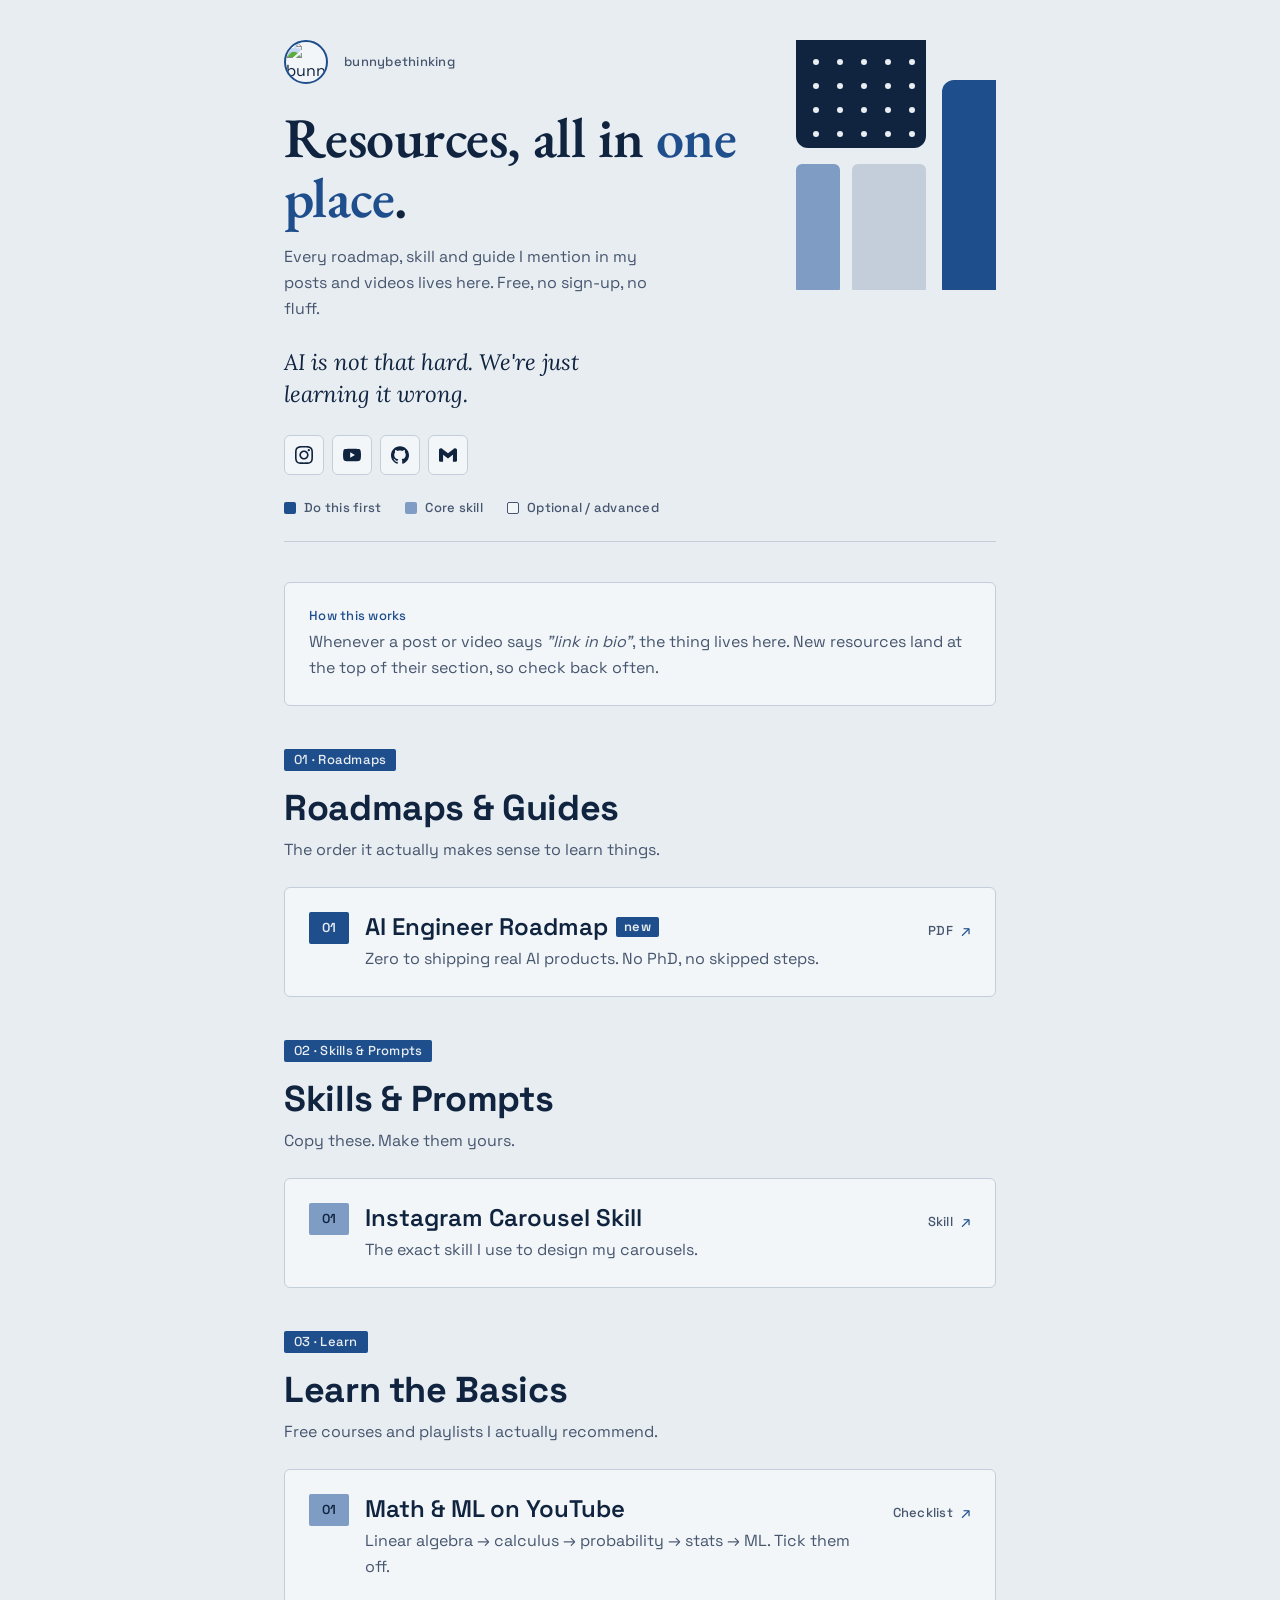
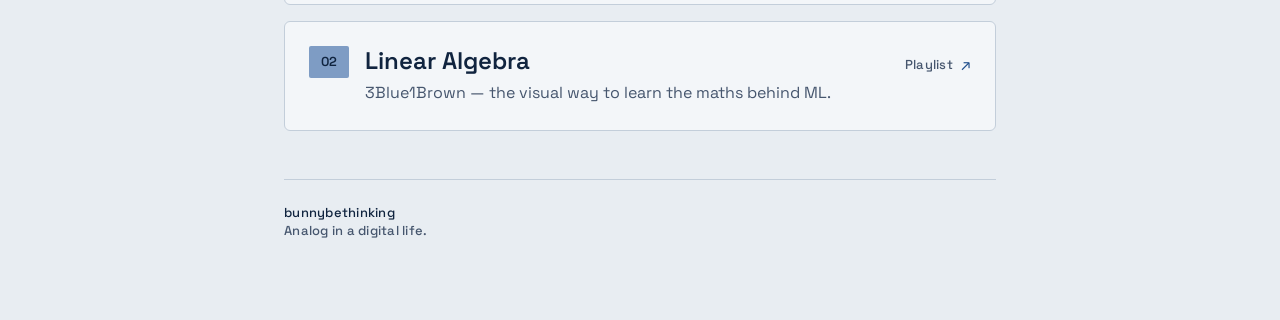
==== index.html @ f4d35545 "Restyle hub with Sage and Stone design system tokens Cool blueprint paper, navy ink, cobalt + mist; " ====
<!DOCTYPE html>
<html lang="en">
<head>
  <meta charset="UTF-8" />
  <meta name="viewport" content="width=device-width, initial-scale=1.0" />
  <meta name="theme-color" content="#E8EDF2" />

  <!-- SEO -->
  <title>@bunnybethinking — AI Resource Hub</title>
  <meta name="description" content="Every roadmap, skill and guide from @bunnybethinking in one place. AI is not that hard. We're just learning it wrong." />
  <meta name="author" content="@bunnybethinking" />

  <!-- Open Graph -->
  <meta property="og:type"        content="website" />
  <meta property="og:title"       content="@bunnybethinking — AI Resource Hub" />
  <meta property="og:description" content="Every roadmap, skill and guide from @bunnybethinking in one place." />
  <meta property="og:url"         content="https://pavankumarbalijepalli.github.io/bunnybethinking-resources/" />
  <meta property="og:image"       content="https://pavankumarbalijepalli.github.io/bunnybethinking-resources/avatar.jpg" />

  <!-- Twitter Card -->
  <meta name="twitter:card"        content="summary" />
  <meta name="twitter:title"       content="@bunnybethinking — AI Resource Hub" />
  <meta name="twitter:description" content="Every roadmap, skill and guide from @bunnybethinking in one place." />

  <!-- Favicon (SVG emoji) -->
  <link rel="icon" href="data:image/svg+xml,<svg xmlns='http://www.w3.org/2000/svg' viewBox='0 0 100 100'><text y='.9em' font-size='90'>🐇</text></svg>" />

  <link rel="preconnect" href="https://fonts.googleapis.com" />
  <link rel="preconnect" href="https://fonts.gstatic.com" crossorigin />
  <link rel="stylesheet" href="styles.css" />
</head>

<body>
  <div class="page">

    <!-- ══ HEADER ═══════════════════════════════════════════════ -->
    <header class="hero" id="hero">
      <!-- decorative: echoes the Sage and Stone cover -->
      <svg class="blocks" viewBox="0 0 200 250" aria-hidden="true">
        <rect class="b-ink"    x="0"   y="-12" width="130" height="120" rx="12"/>
        <rect class="b-cobalt" x="146" y="40"  width="80"  height="220" rx="12"/>
        <rect class="b-mist"   x="0"   y="124" width="44"  height="130" rx="6"/>
        <rect class="b-stone"  x="56"  y="124" width="74"  height="130" rx="6"/>
        <g class="b-dot">
          <circle cx="20" cy="22" r="3"/><circle cx="44" cy="22" r="3"/><circle cx="68" cy="22" r="3"/><circle cx="92" cy="22" r="3"/><circle cx="116" cy="22" r="3"/>
          <circle cx="20" cy="46" r="3"/><circle cx="44" cy="46" r="3"/><circle cx="68" cy="46" r="3"/><circle cx="92" cy="46" r="3"/><circle cx="116" cy="46" r="3"/>
          <circle cx="20" cy="70" r="3"/><circle cx="44" cy="70" r="3"/><circle cx="68" cy="70" r="3"/><circle cx="92" cy="70" r="3"/><circle cx="116" cy="70" r="3"/>
          <circle cx="20" cy="94" r="3"/><circle cx="44" cy="94" r="3"/><circle cx="68" cy="94" r="3"/><circle cx="92" cy="94" r="3"/><circle cx="116" cy="94" r="3"/>
        </g>
      </svg>

      <div class="hero-top">
        <img class="avatar" src="avatar.jpg" alt="bunnybethinking profile photo" width="44" height="44" />
        <p class="handle caption">bunnybethinking</p>
      </div>

      <h1 class="hero-title">Resources, all in <span class="accent">one place</span>.</h1>

      <p class="hero-sub">
        Every roadmap, skill and guide I mention in my posts and videos lives here.
        Free, no sign-up, no fluff.
      </p>

      <p class="pull-quote">AI is not that hard. We're just learning it wrong.</p>

      <nav class="social" aria-label="Social links">
        <a href="https://www.instagram.com/bunnybethinking/" target="_blank" rel="noopener noreferrer" aria-label="Instagram" title="Instagram">
          <svg viewBox="0 0 24 24" aria-hidden="true"><path d="M12 2.163c3.204 0 3.584.012 4.85.07 3.252.148 4.771 1.691 4.919 4.919.058 1.265.069 1.645.069 4.849 0 3.205-.012 3.584-.069 4.849-.149 3.225-1.664 4.771-4.919 4.919-1.266.058-1.644.07-4.85.07-3.204 0-3.584-.012-4.849-.07-3.26-.149-4.771-1.699-4.919-4.92-.058-1.265-.07-1.644-.07-4.849 0-3.204.013-3.583.07-4.849.149-3.227 1.664-4.771 4.919-4.919 1.266-.057 1.645-.069 4.849-.069zm0-2.163c-3.259 0-3.667.014-4.947.072-4.358.2-6.78 2.618-6.98 6.98-.059 1.281-.073 1.689-.073 4.948 0 3.259.014 3.668.072 4.948.2 4.358 2.618 6.78 6.98 6.98 1.281.058 1.689.072 4.948.072 3.259 0 3.668-.014 4.948-.072 4.354-.2 6.782-2.618 6.979-6.98.059-1.28.073-1.689.073-4.948 0-3.259-.014-3.667-.072-4.947-.196-4.354-2.617-6.78-6.979-6.98-1.281-.059-1.69-.073-4.949-.073zm0 5.838c-3.403 0-6.162 2.759-6.162 6.162s2.759 6.163 6.162 6.163 6.162-2.759 6.162-6.163c0-3.403-2.759-6.162-6.162-6.162zm0 10.162c-2.209 0-4-1.79-4-4 0-2.209 1.791-4 4-4s4 1.791 4 4c0 2.21-1.791 4-4 4zm6.406-11.845c-.796 0-1.441.645-1.441 1.44s.645 1.44 1.441 1.44c.795 0 1.439-.645 1.439-1.44s-.644-1.44-1.439-1.44z"/></svg>
        </a>
        <a href="https://www.youtube.com/@bunnybethinking" target="_blank" rel="noopener noreferrer" aria-label="YouTube" title="YouTube">
          <svg viewBox="0 0 24 24" aria-hidden="true"><path d="M23.495 6.205a3.007 3.007 0 0 0-2.088-2.088c-1.87-.501-9.396-.501-9.396-.501s-7.507-.01-9.396.501A3.007 3.007 0 0 0 .527 6.205a31.247 31.247 0 0 0-.522 5.805 31.247 31.247 0 0 0 .522 5.783 3.007 3.007 0 0 0 2.088 2.088c1.868.502 9.396.502 9.396.502s7.506 0 9.396-.502a3.007 3.007 0 0 0 2.088-2.088 31.247 31.247 0 0 0 .5-5.783 31.247 31.247 0 0 0-.5-5.805zM9.609 15.601V8.408l6.264 3.602z"/></svg>
        </a>
        <a href="https://github.com/pavankumarbalijepalli" target="_blank" rel="noopener noreferrer" aria-label="GitHub" title="GitHub">
          <svg viewBox="0 0 24 24" aria-hidden="true"><path d="M12 .297c-6.63 0-12 5.373-12 12 0 5.303 3.438 9.8 8.205 11.385.6.113.82-.258.82-.577 0-.285-.01-1.04-.015-2.04-3.338.724-4.042-1.61-4.042-1.61C4.422 18.07 3.633 17.7 3.633 17.7c-1.087-.744.084-.729.084-.729 1.205.084 1.838 1.236 1.838 1.236 1.07 1.835 2.809 1.305 3.495.998.108-.776.417-1.305.76-1.605-2.665-.3-5.466-1.332-5.466-5.93 0-1.31.465-2.38 1.235-3.22-.135-.303-.54-1.523.105-3.176 0 0 1.005-.322 3.3 1.23.96-.267 1.98-.399 3-.405 1.02.006 2.04.138 3 .405 2.28-1.552 3.285-1.23 3.285-1.23.645 1.653.24 2.873.12 3.176.765.84 1.23 1.91 1.23 3.22 0 4.61-2.805 5.625-5.475 5.92.42.36.81 1.096.81 2.22 0 1.606-.015 2.896-.015 3.286 0 .315.21.69.825.57C20.565 22.092 24 17.592 24 12.297c0-6.627-5.373-12-12-12"/></svg>
        </a>
        <a href="mailto:bunnybethinking@gmail.com" aria-label="Email" title="Email">
          <svg viewBox="0 0 24 24" aria-hidden="true"><path d="M24 5.457v13.909c0 .904-.732 1.636-1.636 1.636h-3.819V11.73L12 16.64l-6.545-4.91v9.273H1.636A1.636 1.636 0 0 1 0 19.366V5.457c0-2.023 2.309-3.178 3.927-1.964L5.455 4.64 12 9.548l6.545-4.908 1.528-1.145C21.69 2.28 24 3.434 24 5.457z"/></svg>
        </a>
      </nav>

      <div class="legend caption" role="list" aria-label="What the number colours mean">
        <span role="listitem"><i class="swatch first"></i>Do this first</span>
        <span role="listitem"><i class="swatch core"></i>Core skill</span>
        <span role="listitem"><i class="swatch optional"></i>Optional / advanced</span>
      </div>

      <div class="rule" aria-hidden="true"></div>
    </header>

    <!-- ══ CALLOUT ══════════════════════════════════════════════ -->
    <aside class="callout" aria-label="How this hub works">
      <p class="callout-label caption">How this works</p>
      <p>
        Whenever a post or video says <em>"link in bio"</em>, the thing lives here.
        New resources land at the top of their section, so check back often.
      </p>
    </aside>

    <!-- ══ FIND ═════════════════════════════════════════════════ -->
    <div class="finder" id="finder" hidden>
      <label class="search" for="search">
        <svg class="search-icon" viewBox="0 0 24 24" aria-hidden="true"><circle cx="11" cy="11" r="7"/><path d="M20 20l-3.5-3.5"/></svg>
        <input id="search" type="search" placeholder="Search resources" autocomplete="off" spellcheck="false" />
      </label>
      <div class="chips" id="chips" role="group" aria-label="Filter by section"></div>
    </div>

    <!-- ══ SECTIONS (rendered by script.js from resources.js) ═══ -->
    <main id="sections" aria-live="polite"></main>

    <p class="empty" id="empty" hidden>Nothing matches that. Try another word.</p>

    <noscript>
      <p class="empty">This hub needs JavaScript to list the resources. Find everything on
        <a href="https://github.com/pavankumarbalijepalli/bunnybethinking-resources/tree/main/assets">GitHub</a>.</p>
    </noscript>

    <!-- ══ FOOTER ═══════════════════════════════════════════════ -->
    <footer class="footer">
      <div class="rule" aria-hidden="true"></div>
      <p class="footer-handle caption">bunnybethinking</p>
      <p class="footer-tag caption">Analog in a digital life.</p>
    </footer>

  </div>

  <script src="resources.js"></script>
  <script src="script.js"></script>
</body>
</html>
---- styles.css ----
/* ============================================================
   bunnybethinking Resource Hub — Styles
   Built from the "Sage and Stone" design system tokens:
   cool blueprint paper, deep navy ink, cobalt + mist.
   One light theme · hairline borders, no shadows · mono = code only.
   ============================================================ */

@import url('https://fonts.googleapis.com/css2?family=EB+Garamond:wght@600&family=Lora:ital,wght@1,400&family=Space+Grotesk:wght@400;500;600;700&display=swap');

/* ── Design Tokens (mirrors project/tokens.json) ──────────── */
:root {
  --bg:          #E8EDF2;
  --surface-alt: #F3F6F9;
  --ink:         #10243F;
  --ink-muted:   #46566E;
  --cobalt:      #1F4E8C;
  --mist:        #7E9CC4;
  --border:      #C3CEDA;

  --font-display: "Apple Garamond", "EB Garamond", Garamond, Georgia, serif;
  --font-sans:    "Space Grotesk", system-ui, sans-serif;
  --font-serif:   Lora, "Source Serif 4", Georgia, serif;

  --space-1: 8px;
  --space-2: 16px;
  --space-3: 24px;
  --space-4: 40px;

  --radius-sm: 2px;
  --radius-md: 6px;
  --radius-lg: 12px;

  --ease: 0.18s ease;
}

/* ── Reset & Base ─────────────────────────────────────────── */
*, *::before, *::after { box-sizing: border-box; margin: 0; padding: 0; }

html { -webkit-text-size-adjust: 100%; }

body {
  background: var(--bg);
  color: var(--ink);
  font-family: var(--font-sans);
  font-size: 16px;
  line-height: 26px;
  font-weight: 400;
  min-height: 100vh;
  -webkit-font-smoothing: antialiased;
}

a { color: inherit; }
[hidden] { display: none !important; }

:focus-visible {
  outline: 2px solid var(--cobalt);
  outline-offset: 3px;
}

.accent { color: var(--cobalt); }

/* ── Layout ───────────────────────────────────────────────── */
.page {
  max-width: 760px;
  margin: 0 auto;
  padding: var(--space-4) var(--space-3) calc(var(--space-4) * 2);
}

/* ── Hero ─────────────────────────────────────────────────── */
.hero { position: relative; margin-bottom: var(--space-4); }

.hero-top {
  display: flex;
  align-items: center;
  gap: var(--space-2);
  margin-bottom: var(--space-3);
}

.avatar {
  width: 44px;
  height: 44px;
  border-radius: 50%;
  object-fit: cover;
  border: 2px solid var(--cobalt);
  background: var(--surface-alt);
}

/* caption: labels, handles, metadata */
.caption {
  font-size: 13px;
  line-height: 18px;
  font-weight: 500;
  letter-spacing: 0.02em;
}

.handle { color: var(--ink-muted); }

.hero-title {
  font-family: var(--font-display);
  font-size: clamp(2.5rem, 8vw, 3.5rem);
  font-weight: 600;
  line-height: 1.07;
  letter-spacing: -0.01em;
  max-width: 11em;
  margin-bottom: var(--space-2);
}

.hero-sub {
  max-width: 30em;
  color: var(--ink-muted);
  margin-bottom: var(--space-3);
}

.pull-quote {
  font-family: var(--font-serif);
  font-style: italic;
  font-size: 1.4rem;
  line-height: 1.45;
  max-width: 22em;
  margin-bottom: var(--space-3);
}

/* Decorative cover blocks (echo the system's cover) */
.blocks {
  display: none;
  position: absolute;
  top: 0;
  right: 0;
  width: 200px;
  height: 250px;
}
.blocks .b-ink    { fill: var(--ink); }
.blocks .b-cobalt { fill: var(--cobalt); }
.blocks .b-mist   { fill: var(--mist); }
.blocks .b-stone  { fill: var(--border); }
.blocks .b-dot    { fill: var(--bg); }

@media (min-width: 720px) {
  .blocks { display: block; }
  /* keep the text column clear of the blocks */
  .hero-title { max-width: 8.5em; }
  .hero-sub   { max-width: 24em; }
  .pull-quote { max-width: 16em; }
}

/* Social */
.social {
  display: flex;
  gap: var(--space-1);
  margin-bottom: var(--space-3);
}

.social a {
  display: grid;
  place-items: center;
  width: 40px;
  height: 40px;
  border-radius: var(--radius-md);
  background: var(--surface-alt);
  border: 1px solid var(--border);
  color: var(--ink);
  transition: border-color var(--ease), color var(--ease);
}

.social a:hover { border-color: var(--cobalt); color: var(--cobalt); }
.social svg { width: 18px; height: 18px; fill: currentColor; }

/* Legend — same three states as the card number boxes */
.legend {
  display: flex;
  flex-wrap: wrap;
  gap: var(--space-1) var(--space-3);
  color: var(--ink-muted);
  margin-bottom: var(--space-3);
}

.legend span { display: inline-flex; align-items: center; gap: var(--space-1); }

.swatch {
  display: inline-block;
  width: 12px;
  height: 12px;
  border-radius: var(--radius-sm);
}
.swatch.first    { background: var(--cobalt); }
.swatch.core     { background: var(--mist); }
.swatch.optional { background: var(--surface-alt); border: 1px solid var(--ink-muted); }

.rule { height: 1px; background: var(--border); }

/* ── Callout ──────────────────────────────────────────────── */
.callout {
  margin-bottom: var(--space-4);
  padding: var(--space-3);
  background: var(--surface-alt);
  border: 1px solid var(--border);
  border-radius: var(--radius-md);
  color: var(--ink-muted);
}

.callout-label { color: var(--cobalt); margin-bottom: 4px; }

/* ── Finder (search + chips) ──────────────────────────────── */
.finder { margin-bottom: var(--space-4); }

.search {
  display: flex;
  align-items: center;
  gap: var(--space-1);
  padding: 0 var(--space-2);
  background: var(--surface-alt);
  border: 1px solid var(--ink-muted);
  border-radius: var(--radius-md);
  margin-bottom: var(--space-2);
}
.search:focus-within { border-color: var(--cobalt); outline: 2px solid var(--cobalt); outline-offset: 2px; }

.search-icon { width: 16px; height: 16px; fill: none; stroke: var(--ink-muted); stroke-width: 2; flex-shrink: 0; }

.search input {
  flex: 1;
  min-width: 0;
  padding: 12px 0;
  background: none;
  border: 0;
  outline: 0;
  color: var(--ink);
  font-family: var(--font-sans);
  font-size: 16px;
}
.search input::placeholder { color: var(--ink-muted); }

.chips { display: flex; flex-wrap: wrap; gap: var(--space-1); }

.chip {
  padding: 4px 12px;
  background: transparent;
  border: 1px solid var(--ink-muted);
  border-radius: var(--radius-sm);
  color: var(--ink);
  font-family: var(--font-sans);
  font-size: 13px;
  line-height: 18px;
  font-weight: 500;
  letter-spacing: 0.02em;
  cursor: pointer;
  transition: background var(--ease), color var(--ease), border-color var(--ease);
}
.chip:hover { border-color: var(--cobalt); color: var(--cobalt); }
.chip[aria-pressed="true"] {
  background: var(--cobalt);
  border-color: var(--cobalt);
  color: var(--bg);
}

/* ── Sections ─────────────────────────────────────────────── */
.section { margin-bottom: var(--space-4); }

.tag {
  display: inline-block;
  padding: 2px 10px;
  background: var(--cobalt);
  color: var(--bg);
  border-radius: var(--radius-sm);
  margin-bottom: var(--space-2);
}

.section-title {
  font-size: 36px;
  line-height: 42px;
  font-weight: 700;
  letter-spacing: -0.01em;
  margin-bottom: var(--space-1);
}

.section-blurb {
  color: var(--ink-muted);
  margin-bottom: var(--space-3);
}

/* ── Cards ────────────────────────────────────────────────── */
.cards { display: flex; flex-direction: column; gap: var(--space-2); }

.card {
  display: flex;
  align-items: flex-start;
  gap: var(--space-2);
  padding: var(--space-3);
  background: var(--surface-alt);
  border: 1px solid var(--border);
  border-radius: var(--radius-md);
  text-decoration: none;
  transition: border-color var(--ease);
}

.card:hover { border-color: var(--cobalt); }

/* number box — its fill carries the state: first / core / optional */
.card-num {
  flex-shrink: 0;
  display: grid;
  place-items: center;
  width: 40px;
  height: 32px;
  border-radius: var(--radius-sm);
  background: var(--cobalt);
  color: var(--bg);
  font-size: 13px;
  font-weight: 600;
  letter-spacing: 0.02em;
}
.accent-core .card-num     { background: var(--mist); color: var(--ink); }
.accent-optional .card-num { background: var(--bg); color: var(--ink-muted); border: 1px solid var(--ink-muted); }

.card-body { flex: 1; min-width: 0; }

.card-title-row {
  display: flex;
  flex-wrap: wrap;
  align-items: center;
  gap: 4px var(--space-1);
}

.card-title {
  font-size: 24px;
  line-height: 30px;
  font-weight: 600;
  color: var(--ink);
}

.card-desc {
  margin-top: 4px;
  color: var(--ink-muted);
}

.badge {
  padding: 0 8px;
  background: var(--cobalt);
  color: var(--bg);
  border-radius: var(--radius-sm);
  font-size: 13px;
  line-height: 20px;
  font-weight: 600;
  letter-spacing: 0.02em;
}

.card-meta {
  flex-shrink: 0;
  display: flex;
  align-items: center;
  gap: var(--space-1);
  padding-top: 6px;
  color: var(--ink-muted);
}

.card-arrow { color: var(--cobalt); transition: transform var(--ease); }
.card:hover .card-arrow { transform: translate(2px, -2px); }

/* ── Empty state ──────────────────────────────────────────── */
.empty {
  font-family: var(--font-serif);
  font-style: italic;
  color: var(--ink-muted);
  margin-bottom: var(--space-4);
}
.empty a { color: var(--cobalt); }

/* ── Footer ───────────────────────────────────────────────── */
.footer { padding-top: var(--space-1); }
.footer .rule { margin-bottom: var(--space-3); }
.footer-handle { color: var(--ink); }
.footer-tag { color: var(--ink-muted); }

/* ── Responsive ───────────────────────────────────────────── */
@media (max-width: 520px) {
  .page { padding: var(--space-3) var(--space-2) var(--space-4); }
  .section-title { font-size: 28px; line-height: 34px; }
  .card { flex-wrap: wrap; gap: var(--space-1) var(--space-2); padding: var(--space-2); }
  .card-title { font-size: 20px; line-height: 26px; }
  .card-meta { width: 100%; justify-content: space-between; padding: 0 0 0 56px; }
}

@media (prefers-reduced-motion: reduce) {
  *, *::before, *::after { transition: none !important; }
}
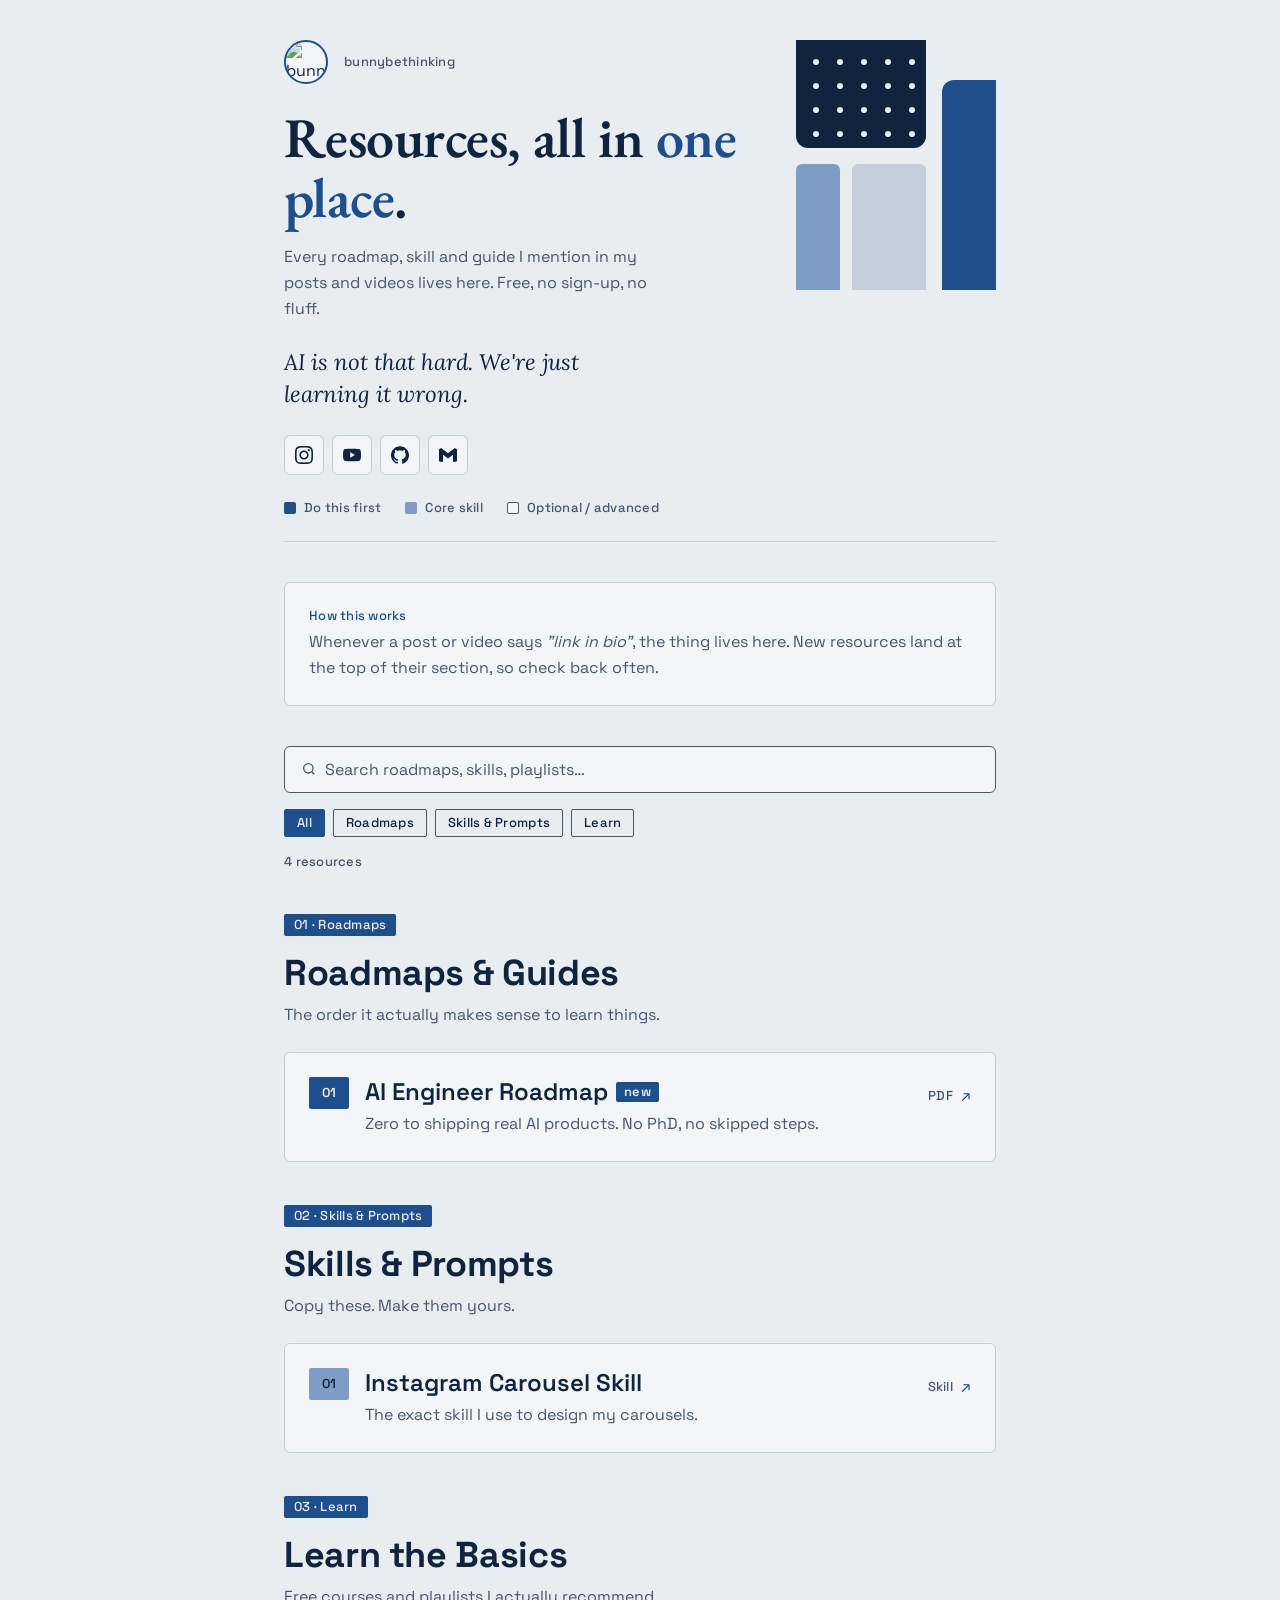
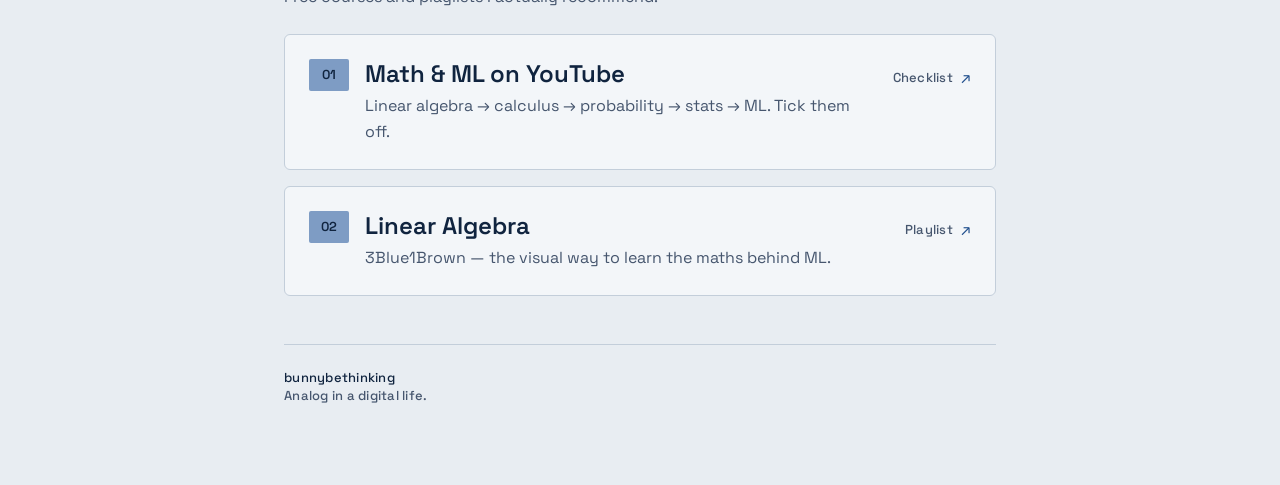
==== commit 58f1f021: "Load sections from data/*.json and make resources searchable Each section is its own JSON file liste" ====
--- a/index.html
+++ b/index.html
@@ -100,12 +100,13 @@
     <div class="finder" id="finder" hidden>
       <label class="search" for="search">
         <svg class="search-icon" viewBox="0 0 24 24" aria-hidden="true"><circle cx="11" cy="11" r="7"/><path d="M20 20l-3.5-3.5"/></svg>
-        <input id="search" type="search" placeholder="Search resources" autocomplete="off" spellcheck="false" />
+        <input id="search" type="search" placeholder="Search roadmaps, skills, playlists…" autocomplete="off" spellcheck="false" />
       </label>
       <div class="chips" id="chips" role="group" aria-label="Filter by section"></div>
+      <p class="status caption" id="status" role="status" aria-live="polite"></p>
     </div>
 
-    <!-- ══ SECTIONS (rendered by script.js from resources.js) ═══ -->
+    <!-- ══ SECTIONS (rendered by script.js from data/*.json) ═══ -->
     <main id="sections" aria-live="polite"></main>
 
     <p class="empty" id="empty" hidden>Nothing matches that. Try another word.</p>
@@ -124,7 +125,6 @@
 
   </div>
 
-  <script src="resources.js"></script>
-  <script src="script.js"></script>
+    <script src="script.js"></script>
 </body>
 </html>
--- a/styles.css
+++ b/styles.css
@@ -253,6 +253,17 @@
   color: var(--bg);
 }
 
+.status { color: var(--ink-muted); margin-top: var(--space-2); }
+
+.notice {
+  margin-bottom: var(--space-3);
+  padding: var(--space-2) var(--space-3);
+  background: var(--surface-alt);
+  border: 1px solid var(--ink-muted);
+  border-radius: var(--radius-md);
+  color: var(--ink);
+}
+
 /* ── Sections ─────────────────────────────────────────────── */
 .section { margin-bottom: var(--space-4); }
 
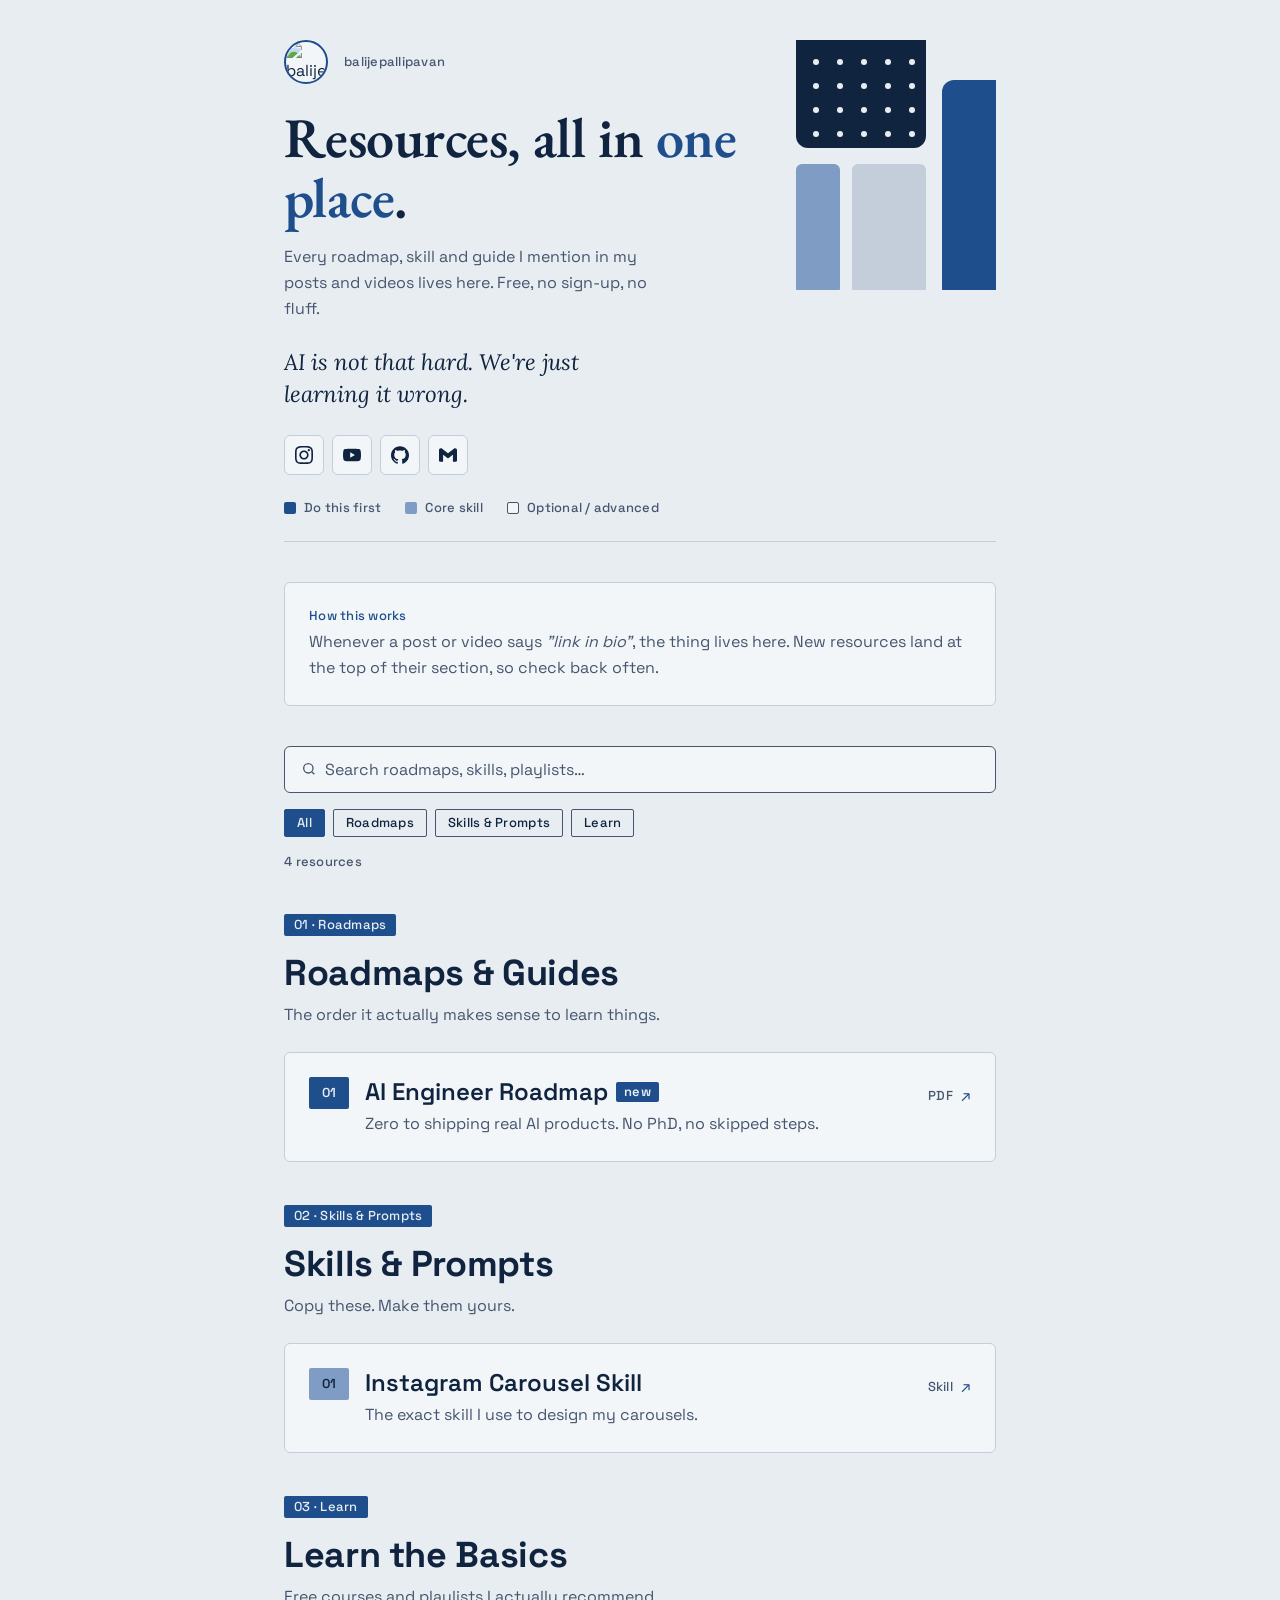
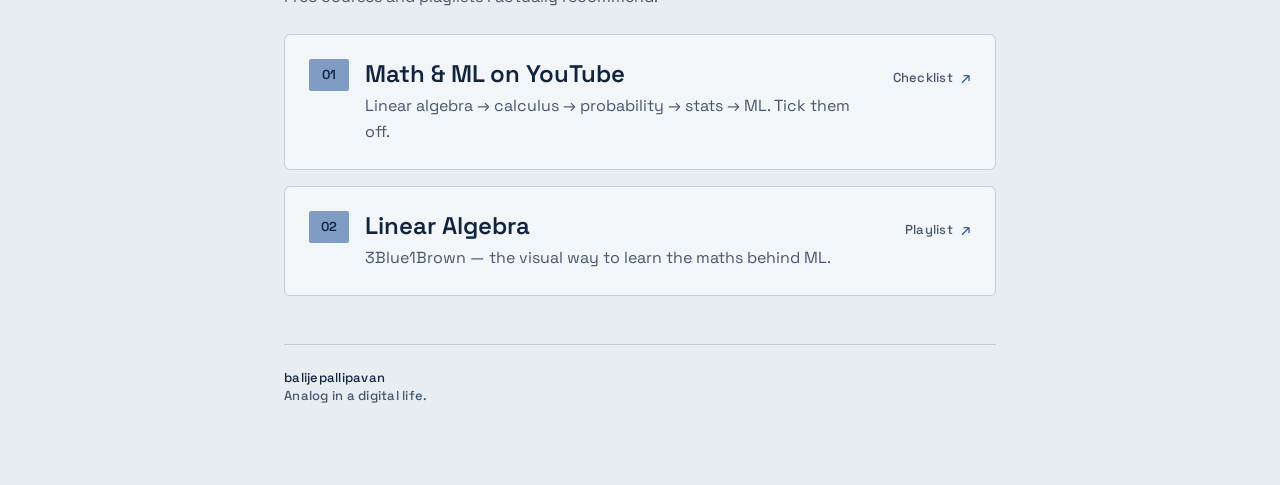
==== commit b9faee16: "Rename bunnybethinking to balijepallipavan everywhere Handle, titles, meta tags, README, alt text, c" ====
--- a/index.html
+++ b/index.html
@@ -6,21 +6,21 @@
   <meta name="theme-color" content="#E8EDF2" />
 
   <!-- SEO -->
-  <title>@bunnybethinking — AI Resource Hub</title>
-  <meta name="description" content="Every roadmap, skill and guide from @bunnybethinking in one place. AI is not that hard. We're just learning it wrong." />
-  <meta name="author" content="@bunnybethinking" />
+  <title>@balijepallipavan — AI Resource Hub</title>
+  <meta name="description" content="Every roadmap, skill and guide from @balijepallipavan in one place. AI is not that hard. We're just learning it wrong." />
+  <meta name="author" content="@balijepallipavan" />
 
   <!-- Open Graph -->
   <meta property="og:type"        content="website" />
-  <meta property="og:title"       content="@bunnybethinking — AI Resource Hub" />
-  <meta property="og:description" content="Every roadmap, skill and guide from @bunnybethinking in one place." />
-  <meta property="og:url"         content="https://pavankumarbalijepalli.github.io/bunnybethinking-resources/" />
-  <meta property="og:image"       content="https://pavankumarbalijepalli.github.io/bunnybethinking-resources/avatar.jpg" />
+  <meta property="og:title"       content="@balijepallipavan — AI Resource Hub" />
+  <meta property="og:description" content="Every roadmap, skill and guide from @balijepallipavan in one place." />
+  <meta property="og:url"         content="https://pavankumarbalijepalli.github.io/balijepallipavan-resources/" />
+  <meta property="og:image"       content="https://pavankumarbalijepalli.github.io/balijepallipavan-resources/avatar.jpg" />
 
   <!-- Twitter Card -->
   <meta name="twitter:card"        content="summary" />
-  <meta name="twitter:title"       content="@bunnybethinking — AI Resource Hub" />
-  <meta name="twitter:description" content="Every roadmap, skill and guide from @bunnybethinking in one place." />
+  <meta name="twitter:title"       content="@balijepallipavan — AI Resource Hub" />
+  <meta name="twitter:description" content="Every roadmap, skill and guide from @balijepallipavan in one place." />
 
   <!-- Favicon (SVG emoji) -->
   <link rel="icon" href="data:image/svg+xml,<svg xmlns='http://www.w3.org/2000/svg' viewBox='0 0 100 100'><text y='.9em' font-size='90'>🐇</text></svg>" />
@@ -50,8 +50,8 @@
       </svg>
 
       <div class="hero-top">
-        <img class="avatar" src="avatar.jpg" alt="bunnybethinking profile photo" width="44" height="44" />
-        <p class="handle caption">bunnybethinking</p>
+        <img class="avatar" src="avatar.jpg" alt="balijepallipavan profile photo" width="44" height="44" />
+        <p class="handle caption">balijepallipavan</p>
       </div>
 
       <h1 class="hero-title">Resources, all in <span class="accent">one place</span>.</h1>
@@ -64,16 +64,16 @@
       <p class="pull-quote">AI is not that hard. We're just learning it wrong.</p>
 
       <nav class="social" aria-label="Social links">
-        <a href="https://www.instagram.com/bunnybethinking/" target="_blank" rel="noopener noreferrer" aria-label="Instagram" title="Instagram">
+        <a href="https://www.instagram.com/balijepallipavan/" target="_blank" rel="noopener noreferrer" aria-label="Instagram" title="Instagram">
           <svg viewBox="0 0 24 24" aria-hidden="true"><path d="M12 2.163c3.204 0 3.584.012 4.85.07 3.252.148 4.771 1.691 4.919 4.919.058 1.265.069 1.645.069 4.849 0 3.205-.012 3.584-.069 4.849-.149 3.225-1.664 4.771-4.919 4.919-1.266.058-1.644.07-4.85.07-3.204 0-3.584-.012-4.849-.07-3.26-.149-4.771-1.699-4.919-4.92-.058-1.265-.07-1.644-.07-4.849 0-3.204.013-3.583.07-4.849.149-3.227 1.664-4.771 4.919-4.919 1.266-.057 1.645-.069 4.849-.069zm0-2.163c-3.259 0-3.667.014-4.947.072-4.358.2-6.78 2.618-6.98 6.98-.059 1.281-.073 1.689-.073 4.948 0 3.259.014 3.668.072 4.948.2 4.358 2.618 6.78 6.98 6.98 1.281.058 1.689.072 4.948.072 3.259 0 3.668-.014 4.948-.072 4.354-.2 6.782-2.618 6.979-6.98.059-1.28.073-1.689.073-4.948 0-3.259-.014-3.667-.072-4.947-.196-4.354-2.617-6.78-6.979-6.98-1.281-.059-1.69-.073-4.949-.073zm0 5.838c-3.403 0-6.162 2.759-6.162 6.162s2.759 6.163 6.162 6.163 6.162-2.759 6.162-6.163c0-3.403-2.759-6.162-6.162-6.162zm0 10.162c-2.209 0-4-1.79-4-4 0-2.209 1.791-4 4-4s4 1.791 4 4c0 2.21-1.791 4-4 4zm6.406-11.845c-.796 0-1.441.645-1.441 1.44s.645 1.44 1.441 1.44c.795 0 1.439-.645 1.439-1.44s-.644-1.44-1.439-1.44z"/></svg>
         </a>
-        <a href="https://www.youtube.com/@bunnybethinking" target="_blank" rel="noopener noreferrer" aria-label="YouTube" title="YouTube">
+        <a href="https://www.youtube.com/@balijepallipavan" target="_blank" rel="noopener noreferrer" aria-label="YouTube" title="YouTube">
           <svg viewBox="0 0 24 24" aria-hidden="true"><path d="M23.495 6.205a3.007 3.007 0 0 0-2.088-2.088c-1.87-.501-9.396-.501-9.396-.501s-7.507-.01-9.396.501A3.007 3.007 0 0 0 .527 6.205a31.247 31.247 0 0 0-.522 5.805 31.247 31.247 0 0 0 .522 5.783 3.007 3.007 0 0 0 2.088 2.088c1.868.502 9.396.502 9.396.502s7.506 0 9.396-.502a3.007 3.007 0 0 0 2.088-2.088 31.247 31.247 0 0 0 .5-5.783 31.247 31.247 0 0 0-.5-5.805zM9.609 15.601V8.408l6.264 3.602z"/></svg>
         </a>
         <a href="https://github.com/pavankumarbalijepalli" target="_blank" rel="noopener noreferrer" aria-label="GitHub" title="GitHub">
           <svg viewBox="0 0 24 24" aria-hidden="true"><path d="M12 .297c-6.63 0-12 5.373-12 12 0 5.303 3.438 9.8 8.205 11.385.6.113.82-.258.82-.577 0-.285-.01-1.04-.015-2.04-3.338.724-4.042-1.61-4.042-1.61C4.422 18.07 3.633 17.7 3.633 17.7c-1.087-.744.084-.729.084-.729 1.205.084 1.838 1.236 1.838 1.236 1.07 1.835 2.809 1.305 3.495.998.108-.776.417-1.305.76-1.605-2.665-.3-5.466-1.332-5.466-5.93 0-1.31.465-2.38 1.235-3.22-.135-.303-.54-1.523.105-3.176 0 0 1.005-.322 3.3 1.23.96-.267 1.98-.399 3-.405 1.02.006 2.04.138 3 .405 2.28-1.552 3.285-1.23 3.285-1.23.645 1.653.24 2.873.12 3.176.765.84 1.23 1.91 1.23 3.22 0 4.61-2.805 5.625-5.475 5.92.42.36.81 1.096.81 2.22 0 1.606-.015 2.896-.015 3.286 0 .315.21.69.825.57C20.565 22.092 24 17.592 24 12.297c0-6.627-5.373-12-12-12"/></svg>
         </a>
-        <a href="mailto:bunnybethinking@gmail.com" aria-label="Email" title="Email">
+        <a href="mailto:balijepallipavan@gmail.com" aria-label="Email" title="Email">
           <svg viewBox="0 0 24 24" aria-hidden="true"><path d="M24 5.457v13.909c0 .904-.732 1.636-1.636 1.636h-3.819V11.73L12 16.64l-6.545-4.91v9.273H1.636A1.636 1.636 0 0 1 0 19.366V5.457c0-2.023 2.309-3.178 3.927-1.964L5.455 4.64 12 9.548l6.545-4.908 1.528-1.145C21.69 2.28 24 3.434 24 5.457z"/></svg>
         </a>
       </nav>
@@ -113,13 +113,13 @@
 
     <noscript>
       <p class="empty">This hub needs JavaScript to list the resources. Find everything on
-        <a href="https://github.com/pavankumarbalijepalli/bunnybethinking-resources/tree/main/assets">GitHub</a>.</p>
+        <a href="https://github.com/pavankumarbalijepalli/balijepallipavan-resources/tree/main/assets">GitHub</a>.</p>
     </noscript>
 
     <!-- ══ FOOTER ═══════════════════════════════════════════════ -->
     <footer class="footer">
       <div class="rule" aria-hidden="true"></div>
-      <p class="footer-handle caption">bunnybethinking</p>
+      <p class="footer-handle caption">balijepallipavan</p>
       <p class="footer-tag caption">Analog in a digital life.</p>
     </footer>
 
--- a/styles.css
+++ b/styles.css
@@ -1,5 +1,5 @@
 /* ============================================================
-   bunnybethinking Resource Hub — Styles
+   balijepallipavan Resource Hub — Styles
    Built from the "Sage and Stone" design system tokens:
    cool blueprint paper, deep navy ink, cobalt + mist.
    One light theme · hairline borders, no shadows · mono = code only.
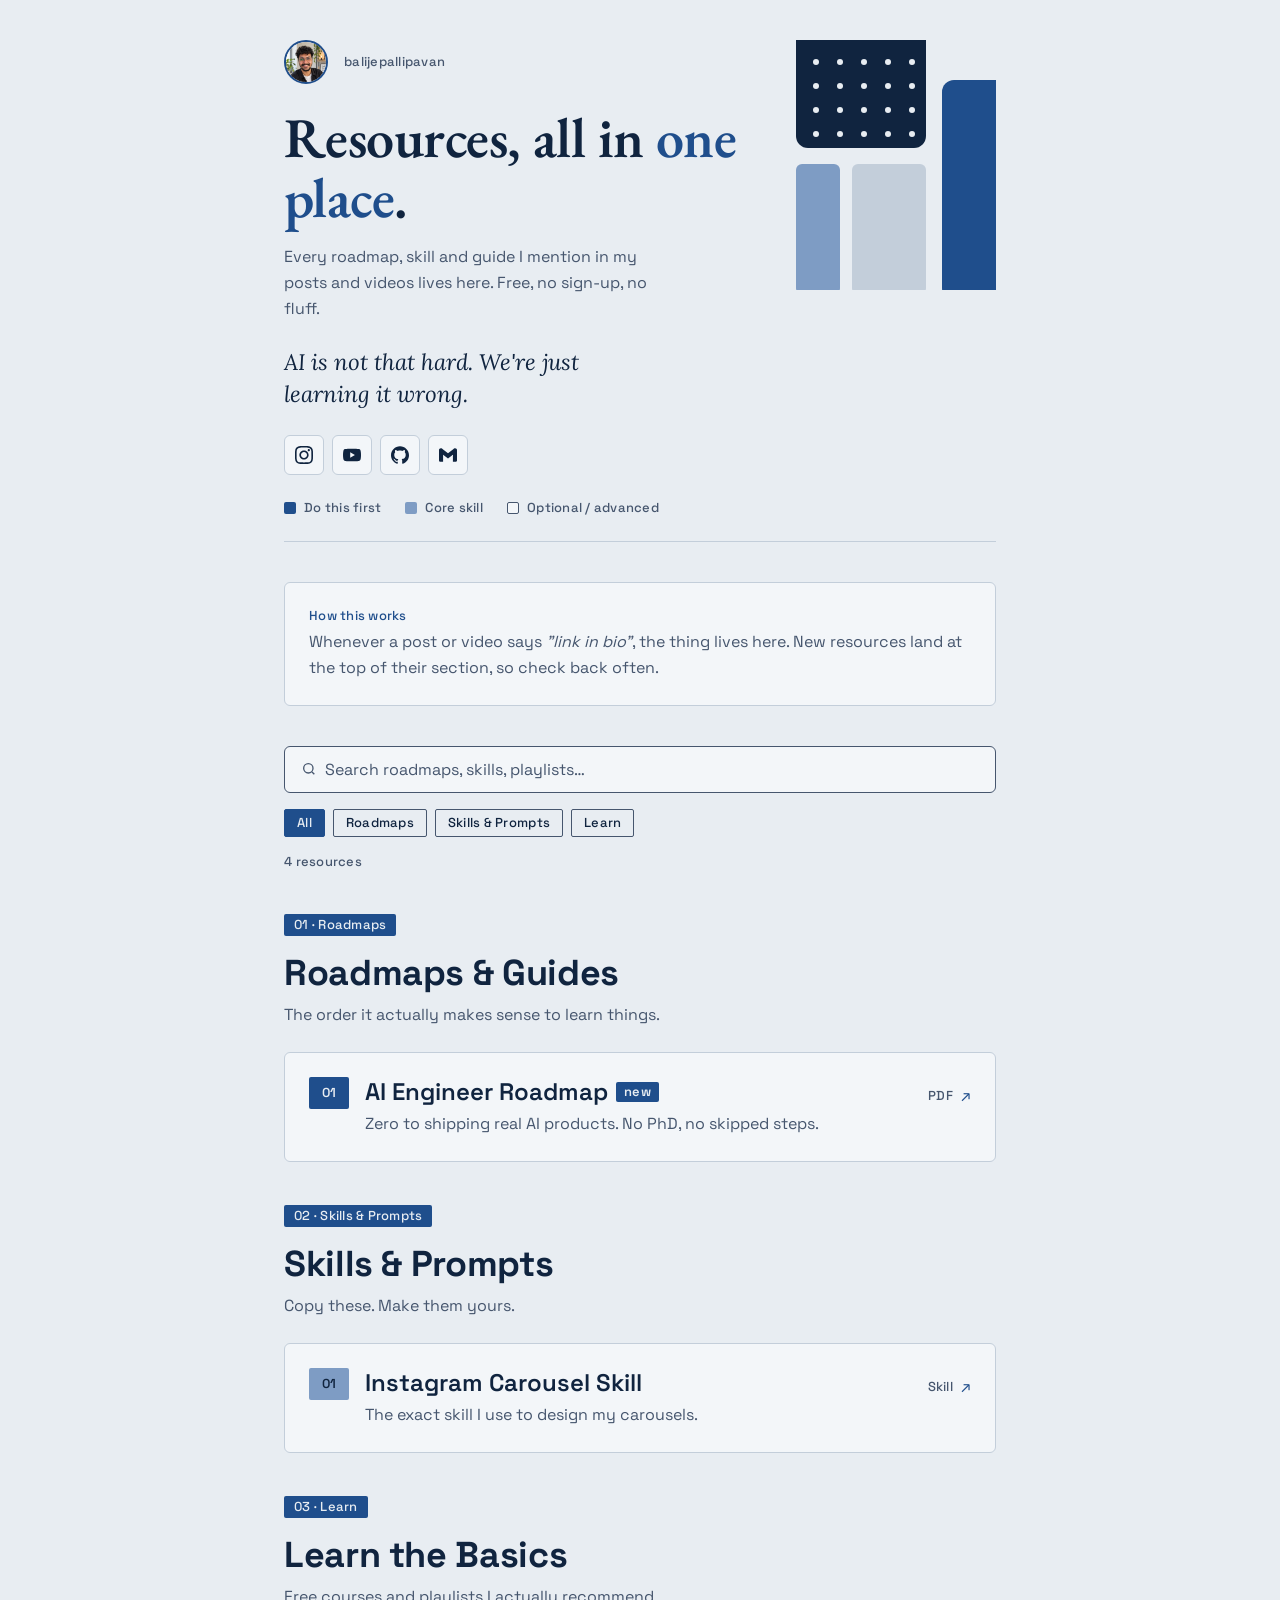
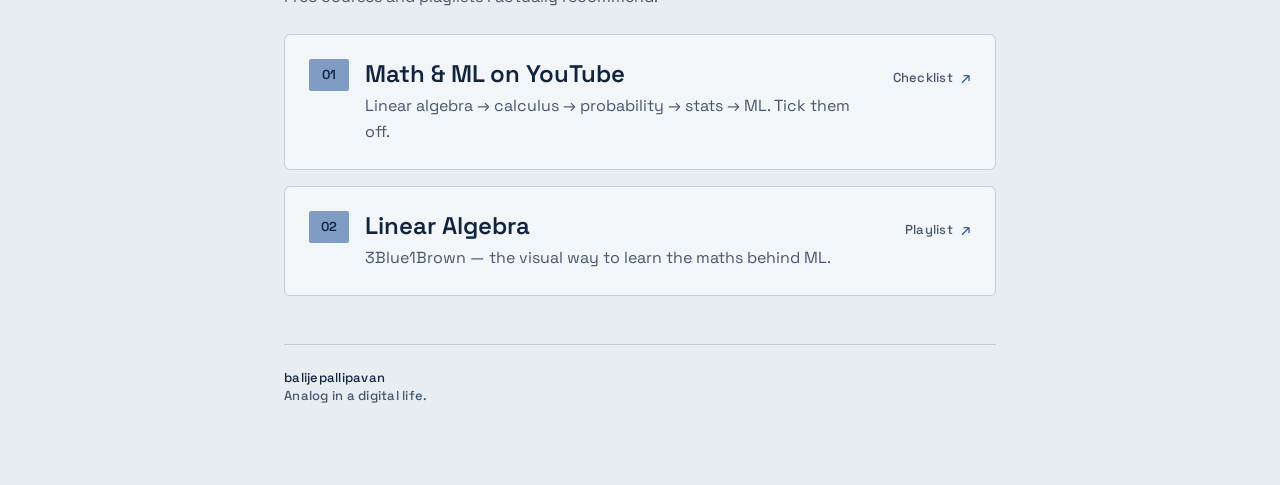
==== commit 60c1c40a: "Point avatar at avatar.jpeg avatar.jpg was replaced by avatar.jpeg, which left the header image and " ====
--- a/index.html
+++ b/index.html
@@ -15,7 +15,7 @@
   <meta property="og:title"       content="@balijepallipavan — AI Resource Hub" />
   <meta property="og:description" content="Every roadmap, skill and guide from @balijepallipavan in one place." />
   <meta property="og:url"         content="https://pavankumarbalijepalli.github.io/balijepallipavan-resources/" />
-  <meta property="og:image"       content="https://pavankumarbalijepalli.github.io/balijepallipavan-resources/avatar.jpg" />
+  <meta property="og:image"       content="https://pavankumarbalijepalli.github.io/balijepallipavan-resources/avatar.jpeg" />
 
   <!-- Twitter Card -->
   <meta name="twitter:card"        content="summary" />
@@ -50,7 +50,7 @@
       </svg>
 
       <div class="hero-top">
-        <img class="avatar" src="avatar.jpg" alt="balijepallipavan profile photo" width="44" height="44" />
+        <img class="avatar" src="avatar.jpeg" alt="balijepallipavan profile photo" width="44" height="44" />
         <p class="handle caption">balijepallipavan</p>
       </div>
 
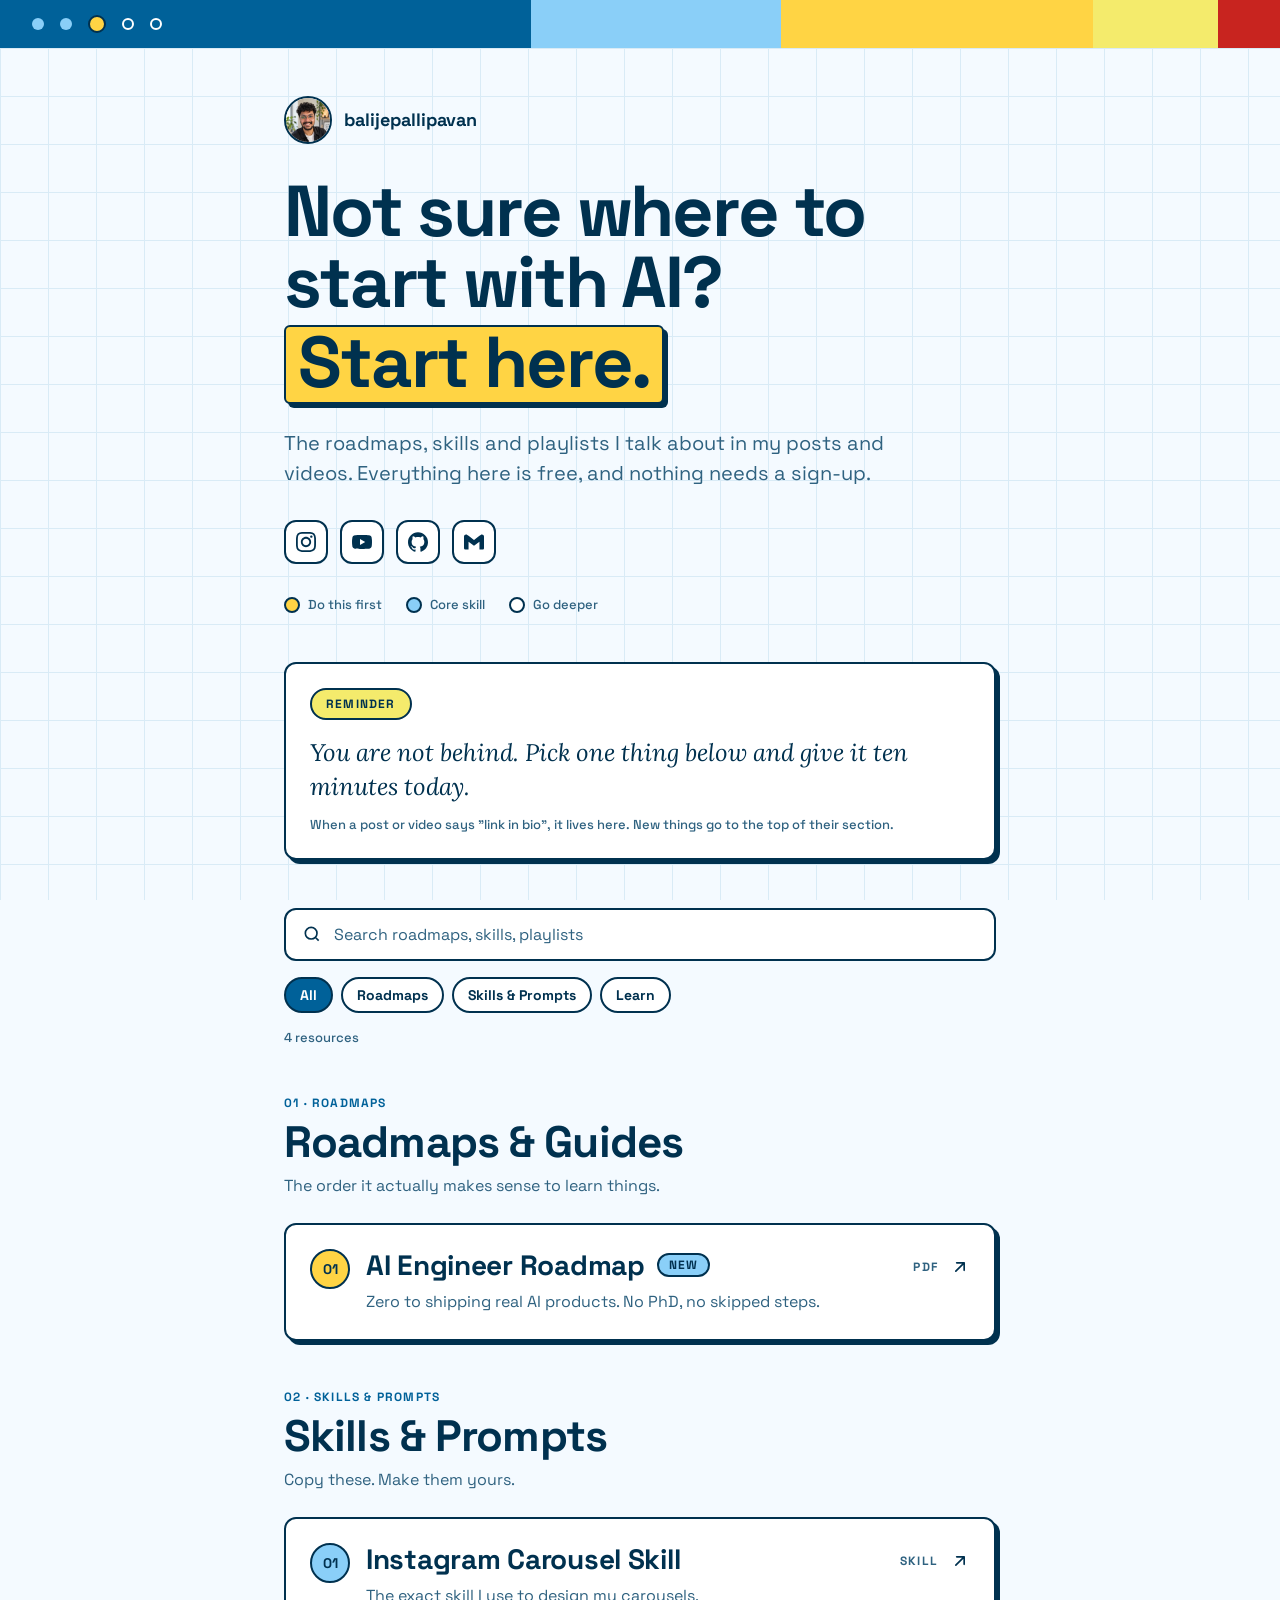
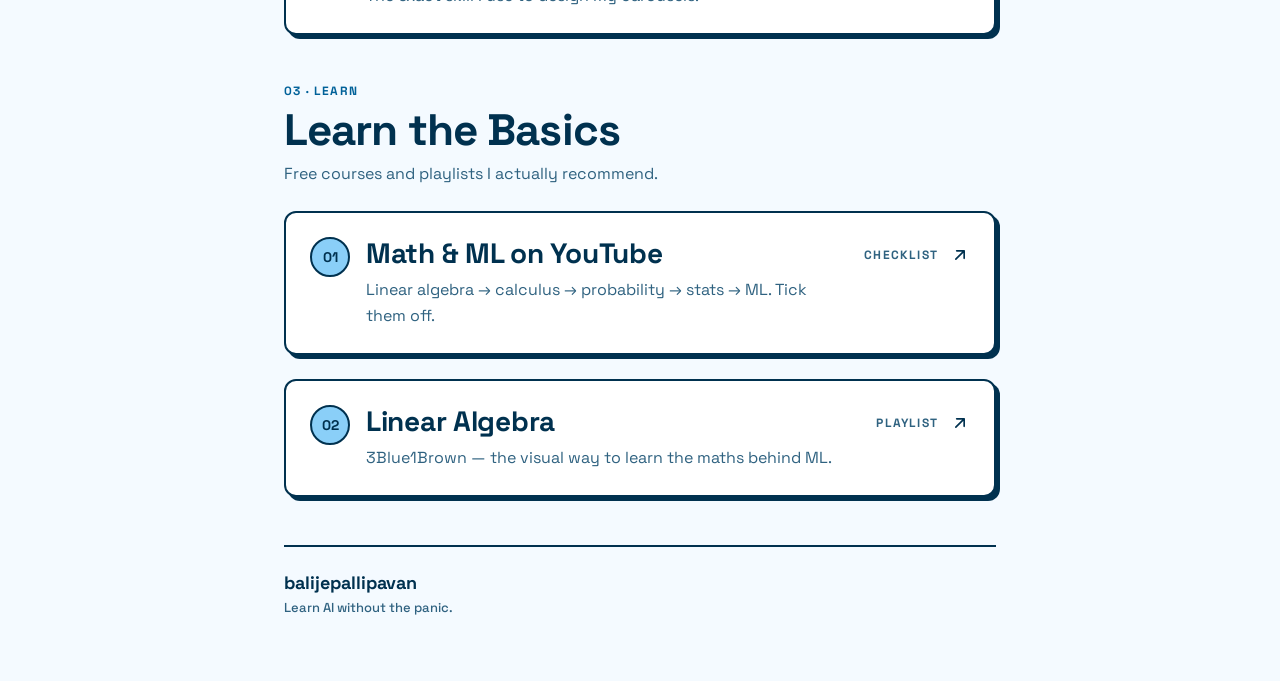
==== commit 64963807: "Restyle hub with the balijepallipavan design system Day and Night themes from tokens.json (deep blue" ====
--- a/index.html
+++ b/index.html
@@ -3,27 +3,28 @@
 <head>
   <meta charset="UTF-8" />
   <meta name="viewport" content="width=device-width, initial-scale=1.0" />
-  <meta name="theme-color" content="#E8EDF2" />
+  <meta name="theme-color" content="#F4FAFF" media="(prefers-color-scheme: light)" />
+  <meta name="theme-color" content="#00263D" media="(prefers-color-scheme: dark)" />
 
   <!-- SEO -->
-  <title>@balijepallipavan — AI Resource Hub</title>
-  <meta name="description" content="Every roadmap, skill and guide from @balijepallipavan in one place. AI is not that hard. We're just learning it wrong." />
-  <meta name="author" content="@balijepallipavan" />
+  <title>balijepallipavan — Free AI resources</title>
+  <meta name="description" content="Not sure where to start with AI? The roadmaps, skills and playlists from balijepallipavan. All free, no sign-up." />
+  <meta name="author" content="balijepallipavan" />
 
   <!-- Open Graph -->
   <meta property="og:type"        content="website" />
-  <meta property="og:title"       content="@balijepallipavan — AI Resource Hub" />
-  <meta property="og:description" content="Every roadmap, skill and guide from @balijepallipavan in one place." />
+  <meta property="og:title"       content="balijepallipavan — Free AI resources" />
+  <meta property="og:description" content="Not sure where to start with AI? Start here. All free, no sign-up." />
   <meta property="og:url"         content="https://pavankumarbalijepalli.github.io/balijepallipavan-resources/" />
   <meta property="og:image"       content="https://pavankumarbalijepalli.github.io/balijepallipavan-resources/avatar.jpeg" />
 
   <!-- Twitter Card -->
   <meta name="twitter:card"        content="summary" />
-  <meta name="twitter:title"       content="@balijepallipavan — AI Resource Hub" />
-  <meta name="twitter:description" content="Every roadmap, skill and guide from @balijepallipavan in one place." />
+  <meta name="twitter:title"       content="balijepallipavan — Free AI resources" />
+  <meta name="twitter:description" content="Not sure where to start with AI? Start here. All free, no sign-up." />
 
-  <!-- Favicon (SVG emoji) -->
-  <link rel="icon" href="data:image/svg+xml,<svg xmlns='http://www.w3.org/2000/svg' viewBox='0 0 100 100'><text y='.9em' font-size='90'>🐇</text></svg>" />
+  <!-- Favicon: a sun step dot on brand blue -->
+  <link rel="icon" href="data:image/svg+xml,<svg xmlns='http://www.w3.org/2000/svg' viewBox='0 0 32 32'><rect width='32' height='32' rx='6' fill='%23006199'/><circle cx='16' cy='16' r='8' fill='%23FFD444' stroke='%2300314F' stroke-width='2'/></svg>" />
 
   <link rel="preconnect" href="https://fonts.googleapis.com" />
   <link rel="preconnect" href="https://fonts.gstatic.com" crossorigin />
@@ -31,37 +32,29 @@
 </head>
 
 <body>
+  <!-- decorative band from the cover: one strip, step dots on blue, the one red at the end -->
+  <div class="band" aria-hidden="true">
+    <span class="b-blue">
+      <i class="d done"></i><i class="d done"></i><i class="d now"></i><i class="d next"></i><i class="d next"></i>
+    </span>
+    <span class="b-sky"></span><span class="b-sun"></span><span class="b-lemon"></span><span class="b-pop"></span>
+  </div>
+
   <div class="page">
 
     <!-- ══ HEADER ═══════════════════════════════════════════════ -->
     <header class="hero" id="hero">
-      <!-- decorative: echoes the Sage and Stone cover -->
-      <svg class="blocks" viewBox="0 0 200 250" aria-hidden="true">
-        <rect class="b-ink"    x="0"   y="-12" width="130" height="120" rx="12"/>
-        <rect class="b-cobalt" x="146" y="40"  width="80"  height="220" rx="12"/>
-        <rect class="b-mist"   x="0"   y="124" width="44"  height="130" rx="6"/>
-        <rect class="b-stone"  x="56"  y="124" width="74"  height="130" rx="6"/>
-        <g class="b-dot">
-          <circle cx="20" cy="22" r="3"/><circle cx="44" cy="22" r="3"/><circle cx="68" cy="22" r="3"/><circle cx="92" cy="22" r="3"/><circle cx="116" cy="22" r="3"/>
-          <circle cx="20" cy="46" r="3"/><circle cx="44" cy="46" r="3"/><circle cx="68" cy="46" r="3"/><circle cx="92" cy="46" r="3"/><circle cx="116" cy="46" r="3"/>
-          <circle cx="20" cy="70" r="3"/><circle cx="44" cy="70" r="3"/><circle cx="68" cy="70" r="3"/><circle cx="92" cy="70" r="3"/><circle cx="116" cy="70" r="3"/>
-          <circle cx="20" cy="94" r="3"/><circle cx="44" cy="94" r="3"/><circle cx="68" cy="94" r="3"/><circle cx="92" cy="94" r="3"/><circle cx="116" cy="94" r="3"/>
-        </g>
-      </svg>
-
       <div class="hero-top">
-        <img class="avatar" src="avatar.jpeg" alt="balijepallipavan profile photo" width="44" height="44" />
-        <p class="handle caption">balijepallipavan</p>
+        <img class="avatar" src="avatar.jpeg" alt="Pavan, who runs balijepallipavan" width="48" height="48" />
+        <p class="wordmark">balijepallipavan</p>
       </div>
 
-      <h1 class="hero-title">Resources, all in <span class="accent">one place</span>.</h1>
+      <h1 class="hero-title">Not sure where to start with AI? <span class="hl">Start here.</span></h1>
 
       <p class="hero-sub">
-        Every roadmap, skill and guide I mention in my posts and videos lives here.
-        Free, no sign-up, no fluff.
+        The roadmaps, skills and playlists I talk about in my posts and videos.
+        Everything here is free, and nothing needs a sign-up.
       </p>
-
-      <p class="pull-quote">AI is not that hard. We're just learning it wrong.</p>
 
       <nav class="social" aria-label="Social links">
         <a href="https://www.instagram.com/balijepallipavan/" target="_blank" rel="noopener noreferrer" aria-label="Instagram" title="Instagram">
@@ -81,26 +74,22 @@
       <div class="legend caption" role="list" aria-label="What the number colours mean">
         <span role="listitem"><i class="swatch first"></i>Do this first</span>
         <span role="listitem"><i class="swatch core"></i>Core skill</span>
-        <span role="listitem"><i class="swatch optional"></i>Optional / advanced</span>
+        <span role="listitem"><i class="swatch optional"></i>Go deeper</span>
       </div>
-
-      <div class="rule" aria-hidden="true"></div>
     </header>
 
-    <!-- ══ CALLOUT ══════════════════════════════════════════════ -->
-    <aside class="callout" aria-label="How this hub works">
-      <p class="callout-label caption">How this works</p>
-      <p>
-        Whenever a post or video says <em>"link in bio"</em>, the thing lives here.
-        New resources land at the top of their section, so check back often.
-      </p>
+    <!-- ══ REMINDER ═════════════════════════════════════════════ -->
+    <aside class="reminder" aria-label="A reminder">
+      <span class="format-tag label">Reminder</span>
+      <p class="quote">You are not behind. Pick one thing below and give it ten minutes today.</p>
+      <p class="caption">When a post or video says "link in bio", it lives here. New things go to the top of their section.</p>
     </aside>
 
     <!-- ══ FIND ═════════════════════════════════════════════════ -->
     <div class="finder" id="finder" hidden>
       <label class="search" for="search">
         <svg class="search-icon" viewBox="0 0 24 24" aria-hidden="true"><circle cx="11" cy="11" r="7"/><path d="M20 20l-3.5-3.5"/></svg>
-        <input id="search" type="search" placeholder="Search roadmaps, skills, playlists…" autocomplete="off" spellcheck="false" />
+        <input id="search" type="search" placeholder="Search roadmaps, skills, playlists" autocomplete="off" spellcheck="false" />
       </label>
       <div class="chips" id="chips" role="group" aria-label="Filter by section"></div>
       <p class="status caption" id="status" role="status" aria-live="polite"></p>
@@ -118,9 +107,8 @@
 
     <!-- ══ FOOTER ═══════════════════════════════════════════════ -->
     <footer class="footer">
-      <div class="rule" aria-hidden="true"></div>
-      <p class="footer-handle caption">balijepallipavan</p>
-      <p class="footer-tag caption">Analog in a digital life.</p>
+      <p class="wordmark">balijepallipavan</p>
+      <p class="footer-tag caption">Learn AI without the panic.</p>
     </footer>
 
   </div>
--- a/styles.css
+++ b/styles.css
@@ -1,36 +1,69 @@
 /* ============================================================
    balijepallipavan Resource Hub — Styles
-   Built from the "Sage and Stone" design system tokens:
-   cool blueprint paper, deep navy ink, cobalt + mist.
-   One light theme · hairline borders, no shadows · mono = code only.
+   Built from the balijepallipavan design system tokens.
+   Day (light) and Night (dark) share one palette: deep blue, sky,
+   sun, lemon, and one red used once (the band at the top).
+   2px ink outlines, hard offset shadow, no blur, no gradients.
    ============================================================ */
 
-@import url('https://fonts.googleapis.com/css2?family=EB+Garamond:wght@600&family=Lora:ital,wght@1,400&family=Space+Grotesk:wght@400;500;600;700&display=swap');
+@import url('https://fonts.googleapis.com/css2?family=Lora:ital,wght@1,400;1,500&family=Space+Grotesk:wght@400;500;700&display=swap');
 
 /* ── Design Tokens (mirrors project/tokens.json) ──────────── */
 :root {
-  --bg:          #E8EDF2;
-  --surface-alt: #F3F6F9;
-  --ink:         #10243F;
-  --ink-muted:   #46566E;
-  --cobalt:      #1F4E8C;
-  --mist:        #7E9CC4;
-  --border:      #C3CEDA;
-
-  --font-display: "Apple Garamond", "EB Garamond", Garamond, Georgia, serif;
-  --font-sans:    "Space Grotesk", system-ui, sans-serif;
-  --font-serif:   Lora, "Source Serif 4", Georgia, serif;
-
-  --space-1: 8px;
-  --space-2: 16px;
-  --space-3: 24px;
-  --space-4: 40px;
-
-  --radius-sm: 2px;
-  --radius-md: 6px;
-  --radius-lg: 12px;
-
-  --ease: 0.18s ease;
+  /* Day */
+  --surface:        #F4FAFF;
+  --surface-raised: #FFFFFF;
+  --ink:            #00314F;
+  --ink-muted:      #2F6280;
+  --border:         #B9D9EC;
+  --blue-text:      #006199;
+  --pop-text:       #C8241F;
+  --shadow-hard:    4px 4px 0 #00314F;
+
+  /* Same in both themes */
+  --blue:      #006199;
+  --on-blue:   #FFFFFF;
+  --sky:       #8ACFF8;
+  --lemon:     #F4EB6C;
+  --sun:       #FFD444;
+  --on-bright: #00314F;
+  --pop:       #C8241F;
+
+  --font-sans:  "Space Grotesk", system-ui, sans-serif;
+  --font-serif: Lora, Georgia, serif;
+
+  --space-1: 4px;
+  --space-2: 8px;
+  --space-3: 12px;
+  --space-4: 16px;
+  --space-6: 24px;
+  --space-8: 32px;
+  --space-12: 48px;
+  --space-16: 64px;
+
+  --radius-sm: 6px;
+  --radius-md: 12px;
+  --radius-lg: 20px;
+  --radius-pill: 999px;
+
+  --stroke-bold: 2px;
+
+  color-scheme: light;
+}
+
+/* Night */
+@media (prefers-color-scheme: dark) {
+  :root {
+    --surface:        #00263D;
+    --surface-raised: #00314F;
+    --ink:            #F4FAFF;
+    --ink-muted:      #A9CFE6;
+    --border:         #1B4F70;
+    --blue-text:      #8ACFF8;
+    --pop-text:       #FF8F85;
+    --shadow-hard:    4px 4px 0 #000000;
+    color-scheme: dark;
+  }
 }
 
 /* ── Reset & Base ─────────────────────────────────────────── */
@@ -39,188 +72,228 @@
 html { -webkit-text-size-adjust: 100%; }
 
 body {
-  background: var(--bg);
+  background-color: var(--surface);
   color: var(--ink);
   font-family: var(--font-sans);
   font-size: 16px;
   line-height: 26px;
-  font-weight: 400;
   min-height: 100vh;
   -webkit-font-smoothing: antialiased;
 }
 
+/* the faint square grid, kept quiet */
+body::before {
+  content: "";
+  position: fixed;
+  inset: 0;
+  z-index: -1;
+  pointer-events: none;
+  background-image:
+    linear-gradient(var(--border) 1px, transparent 1px),
+    linear-gradient(90deg, var(--border) 1px, transparent 1px);
+  background-size: 48px 48px;
+  opacity: 0.45;
+}
+
 a { color: inherit; }
 [hidden] { display: none !important; }
 
 :focus-visible {
-  outline: 2px solid var(--cobalt);
+  outline: 3px solid var(--blue-text);
   outline-offset: 3px;
 }
 
-.accent { color: var(--cobalt); }
+/* Text styles from the system */
+.label {
+  font-size: 12px;
+  line-height: 16px;
+  font-weight: 700;
+  letter-spacing: 0.1em;
+  text-transform: uppercase;
+}
+
+.caption {
+  font-size: 13px;
+  line-height: 18px;
+  font-weight: 500;
+}
+
+/* ── Top band (from the cover) ────────────────────────────── */
+.band {
+  display: flex;
+  height: var(--space-12);
+}
+.band > span { display: block; height: 100%; }
+.band .b-blue  { flex: 8; background: var(--blue); display: flex; align-items: center; gap: var(--space-4); padding-left: var(--space-8); }
+.band .b-sky   { flex: 4; background: var(--sky); }
+.band .b-sun   { flex: 5; background: var(--sun); }
+.band .b-lemon { flex: 2; background: var(--lemon); }
+.band .b-pop   { flex: 1; background: var(--pop); }  /* the one red */
+
+.band .d { width: 12px; height: 12px; border-radius: var(--radius-pill); flex-shrink: 0; }
+.band .d.done { background: var(--sky); }
+.band .d.now  { width: 18px; height: 18px; background: var(--sun); border: var(--stroke-bold) solid var(--on-bright); }
+.band .d.next { border: var(--stroke-bold) solid var(--on-blue); }
 
 /* ── Layout ───────────────────────────────────────────────── */
 .page {
   max-width: 760px;
   margin: 0 auto;
-  padding: var(--space-4) var(--space-3) calc(var(--space-4) * 2);
+  padding: var(--space-12) var(--space-6) var(--space-16);
 }
 
 /* ── Hero ─────────────────────────────────────────────────── */
-.hero { position: relative; margin-bottom: var(--space-4); }
+.hero { margin-bottom: var(--space-12); }
 
 .hero-top {
   display: flex;
   align-items: center;
-  gap: var(--space-2);
-  margin-bottom: var(--space-3);
+  gap: var(--space-3);
+  margin-bottom: var(--space-8);
 }
 
 .avatar {
-  width: 44px;
-  height: 44px;
-  border-radius: 50%;
+  width: 48px;
+  height: 48px;
+  border-radius: var(--radius-pill);
   object-fit: cover;
-  border: 2px solid var(--cobalt);
-  background: var(--surface-alt);
-}
-
-/* caption: labels, handles, metadata */
-.caption {
-  font-size: 13px;
-  line-height: 18px;
-  font-weight: 500;
-  letter-spacing: 0.02em;
-}
-
-.handle { color: var(--ink-muted); }
-
+  border: var(--stroke-bold) solid var(--ink);
+  background: var(--sky);
+}
+
+.wordmark {
+  font-size: 18px;
+  line-height: 24px;
+  font-weight: 700;
+  color: var(--ink);
+}
+
+/* display */
 .hero-title {
-  font-family: var(--font-display);
-  font-size: clamp(2.5rem, 8vw, 3.5rem);
-  font-weight: 600;
-  line-height: 1.07;
-  letter-spacing: -0.01em;
-  max-width: 11em;
-  margin-bottom: var(--space-2);
-}
-
+  font-size: clamp(40px, 9vw, 72px);
+  line-height: 0.98;
+  font-weight: 700;
+  letter-spacing: -0.03em;
+  margin-bottom: var(--space-6);
+}
+
+/* The Highlight: one phrase per page, in a sun box */
+.hl {
+  display: inline-block;
+  white-space: nowrap;
+  margin-top: var(--space-2);
+  padding: 0 var(--space-3) var(--space-1);
+  background: var(--sun);
+  color: var(--on-bright);
+  border: var(--stroke-bold) solid var(--ink);
+  border-radius: var(--radius-sm);
+  box-shadow: var(--shadow-hard);
+}
+
+/* body-large */
 .hero-sub {
-  max-width: 30em;
-  color: var(--ink-muted);
-  margin-bottom: var(--space-3);
-}
-
-.pull-quote {
-  font-family: var(--font-serif);
-  font-style: italic;
-  font-size: 1.4rem;
-  line-height: 1.45;
-  max-width: 22em;
-  margin-bottom: var(--space-3);
-}
-
-/* Decorative cover blocks (echo the system's cover) */
-.blocks {
-  display: none;
-  position: absolute;
-  top: 0;
-  right: 0;
-  width: 200px;
-  height: 250px;
-}
-.blocks .b-ink    { fill: var(--ink); }
-.blocks .b-cobalt { fill: var(--cobalt); }
-.blocks .b-mist   { fill: var(--mist); }
-.blocks .b-stone  { fill: var(--border); }
-.blocks .b-dot    { fill: var(--bg); }
-
-@media (min-width: 720px) {
-  .blocks { display: block; }
-  /* keep the text column clear of the blocks */
-  .hero-title { max-width: 8.5em; }
-  .hero-sub   { max-width: 24em; }
-  .pull-quote { max-width: 16em; }
+  font-size: 20px;
+  line-height: 30px;
+  color: var(--ink-muted);
+  max-width: 32em;
+  margin-bottom: var(--space-8);
 }
 
 /* Social */
 .social {
   display: flex;
-  gap: var(--space-1);
-  margin-bottom: var(--space-3);
+  gap: var(--space-3);
+  margin-bottom: var(--space-8);
 }
 
 .social a {
   display: grid;
   place-items: center;
-  width: 40px;
-  height: 40px;
+  width: 44px;
+  height: 44px;
   border-radius: var(--radius-md);
-  background: var(--surface-alt);
-  border: 1px solid var(--border);
+  background: var(--surface-raised);
+  border: var(--stroke-bold) solid var(--ink);
   color: var(--ink);
-  transition: border-color var(--ease), color var(--ease);
-}
-
-.social a:hover { border-color: var(--cobalt); color: var(--cobalt); }
-.social svg { width: 18px; height: 18px; fill: currentColor; }
-
-/* Legend — same three states as the card number boxes */
+}
+
+.social a:hover { box-shadow: var(--shadow-hard); transform: translate(-2px, -2px); }
+.social svg { width: 20px; height: 20px; fill: currentColor; }
+
+/* Legend: same fills as the card number boxes */
 .legend {
   display: flex;
   flex-wrap: wrap;
-  gap: var(--space-1) var(--space-3);
-  color: var(--ink-muted);
-  margin-bottom: var(--space-3);
-}
-
-.legend span { display: inline-flex; align-items: center; gap: var(--space-1); }
+  gap: var(--space-2) var(--space-6);
+  color: var(--ink-muted);
+}
+
+.legend span { display: inline-flex; align-items: center; gap: var(--space-2); }
 
 .swatch {
   display: inline-block;
-  width: 12px;
-  height: 12px;
-  border-radius: var(--radius-sm);
-}
-.swatch.first    { background: var(--cobalt); }
-.swatch.core     { background: var(--mist); }
-.swatch.optional { background: var(--surface-alt); border: 1px solid var(--ink-muted); }
-
-.rule { height: 1px; background: var(--border); }
-
-/* ── Callout ──────────────────────────────────────────────── */
-.callout {
+  width: 16px;
+  height: 16px;
+  border-radius: var(--radius-pill);
+  border: var(--stroke-bold) solid var(--ink);
+}
+.swatch.first    { background: var(--sun); }
+.swatch.core     { background: var(--sky); }
+.swatch.optional { background: var(--surface-raised); }
+
+/* ── Reminder card ────────────────────────────────────────── */
+.reminder {
+  margin-bottom: var(--space-12);
+  padding: var(--space-6);
+  background: var(--surface-raised);
+  border: var(--stroke-bold) solid var(--ink);
+  border-radius: var(--radius-md);
+  box-shadow: var(--shadow-hard);
+}
+
+/* FormatTag: Reminder = lemon */
+.format-tag {
+  display: inline-block;
+  padding: 6px 14px;
+  border: var(--stroke-bold) solid var(--ink);
+  border-radius: var(--radius-pill);
+  background: var(--lemon);
+  color: var(--on-bright);
   margin-bottom: var(--space-4);
-  padding: var(--space-3);
-  background: var(--surface-alt);
-  border: 1px solid var(--border);
+}
+
+/* quote */
+.quote {
+  font-family: var(--font-serif);
+  font-style: italic;
+  font-size: 24px;
+  line-height: 34px;
+  margin-bottom: var(--space-3);
+}
+
+.reminder .caption { color: var(--ink-muted); }
+
+/* ── Finder (search + chips) ──────────────────────────────── */
+.finder { margin-bottom: var(--space-12); }
+
+.search {
+  display: flex;
+  align-items: center;
+  gap: var(--space-3);
+  padding: 0 var(--space-4);
+  background: var(--surface-raised);
+  border: var(--stroke-bold) solid var(--ink);
   border-radius: var(--radius-md);
-  color: var(--ink-muted);
-}
-
-.callout-label { color: var(--cobalt); margin-bottom: 4px; }
-
-/* ── Finder (search + chips) ──────────────────────────────── */
-.finder { margin-bottom: var(--space-4); }
-
-.search {
-  display: flex;
-  align-items: center;
-  gap: var(--space-1);
-  padding: 0 var(--space-2);
-  background: var(--surface-alt);
-  border: 1px solid var(--ink-muted);
-  border-radius: var(--radius-md);
-  margin-bottom: var(--space-2);
-}
-.search:focus-within { border-color: var(--cobalt); outline: 2px solid var(--cobalt); outline-offset: 2px; }
-
-.search-icon { width: 16px; height: 16px; fill: none; stroke: var(--ink-muted); stroke-width: 2; flex-shrink: 0; }
+  margin-bottom: var(--space-4);
+}
+.search:focus-within { box-shadow: var(--shadow-hard); outline: 3px solid var(--blue-text); outline-offset: 3px; }
+
+.search-icon { width: 20px; height: 20px; fill: none; stroke: var(--ink); stroke-width: 2; flex-shrink: 0; }
 
 .search input {
   flex: 1;
   min-width: 0;
-  padding: 12px 0;
+  padding: 14px 0;
   background: none;
   border: 0;
   outline: 0;
@@ -229,99 +302,96 @@
   font-size: 16px;
 }
 .search input::placeholder { color: var(--ink-muted); }
-
-.chips { display: flex; flex-wrap: wrap; gap: var(--space-1); }
+.search input::-webkit-search-cancel-button { filter: grayscale(1); }
+
+.chips { display: flex; flex-wrap: wrap; gap: var(--space-2); }
 
 .chip {
-  padding: 4px 12px;
-  background: transparent;
-  border: 1px solid var(--ink-muted);
-  border-radius: var(--radius-sm);
+  padding: 6px 14px;
+  background: var(--surface-raised);
+  border: var(--stroke-bold) solid var(--ink);
+  border-radius: var(--radius-pill);
   color: var(--ink);
   font-family: var(--font-sans);
-  font-size: 13px;
-  line-height: 18px;
-  font-weight: 500;
-  letter-spacing: 0.02em;
+  font-size: 14px;
+  line-height: 20px;
+  font-weight: 700;
   cursor: pointer;
-  transition: background var(--ease), color var(--ease), border-color var(--ease);
-}
-.chip:hover { border-color: var(--cobalt); color: var(--cobalt); }
+}
+.chip:hover { box-shadow: var(--shadow-hard); }
 .chip[aria-pressed="true"] {
-  background: var(--cobalt);
-  border-color: var(--cobalt);
-  color: var(--bg);
-}
-
-.status { color: var(--ink-muted); margin-top: var(--space-2); }
+  background: var(--blue);
+  color: var(--on-blue);
+}
+
+.status { color: var(--ink-muted); margin-top: var(--space-4); }
 
 .notice {
-  margin-bottom: var(--space-3);
-  padding: var(--space-2) var(--space-3);
-  background: var(--surface-alt);
-  border: 1px solid var(--ink-muted);
+  margin-bottom: var(--space-6);
+  padding: var(--space-4) var(--space-6);
+  background: var(--surface-raised);
+  border: var(--stroke-bold) solid var(--ink);
   border-radius: var(--radius-md);
-  color: var(--ink);
 }
 
 /* ── Sections ─────────────────────────────────────────────── */
-.section { margin-bottom: var(--space-4); }
-
-.tag {
-  display: inline-block;
-  padding: 2px 10px;
-  background: var(--cobalt);
-  color: var(--bg);
-  border-radius: var(--radius-sm);
+.section { margin-bottom: var(--space-12); }
+
+.section-label {
+  display: block;
+  color: var(--blue-text);
   margin-bottom: var(--space-2);
 }
 
+/* headline */
 .section-title {
-  font-size: 36px;
-  line-height: 42px;
-  font-weight: 700;
-  letter-spacing: -0.01em;
-  margin-bottom: var(--space-1);
+  font-size: 44px;
+  line-height: 46px;
+  font-weight: 700;
+  letter-spacing: -0.02em;
+  margin-bottom: var(--space-2);
 }
 
 .section-blurb {
   color: var(--ink-muted);
-  margin-bottom: var(--space-3);
+  margin-bottom: var(--space-6);
 }
 
 /* ── Cards ────────────────────────────────────────────────── */
-.cards { display: flex; flex-direction: column; gap: var(--space-2); }
+.cards { display: flex; flex-direction: column; gap: var(--space-6); }
 
 .card {
   display: flex;
   align-items: flex-start;
-  gap: var(--space-2);
-  padding: var(--space-3);
-  background: var(--surface-alt);
-  border: 1px solid var(--border);
+  gap: var(--space-4);
+  padding: var(--space-6);
+  background: var(--surface-raised);
+  border: var(--stroke-bold) solid var(--ink);
   border-radius: var(--radius-md);
+  box-shadow: var(--shadow-hard);
   text-decoration: none;
-  transition: border-color var(--ease);
-}
-
-.card:hover { border-color: var(--cobalt); }
-
-/* number box — its fill carries the state: first / core / optional */
+}
+
+/* a cut, not an animation */
+.card:hover { transform: translate(-2px, -2px); box-shadow: 6px 6px 0 var(--ink); }
+.card:hover .card-title { text-decoration: underline; text-decoration-thickness: 2px; text-underline-offset: 4px; }
+
+/* number dot: its fill carries first / core / optional */
 .card-num {
   flex-shrink: 0;
   display: grid;
   place-items: center;
   width: 40px;
-  height: 32px;
-  border-radius: var(--radius-sm);
-  background: var(--cobalt);
-  color: var(--bg);
-  font-size: 13px;
-  font-weight: 600;
-  letter-spacing: 0.02em;
-}
-.accent-core .card-num     { background: var(--mist); color: var(--ink); }
-.accent-optional .card-num { background: var(--bg); color: var(--ink-muted); border: 1px solid var(--ink-muted); }
+  height: 40px;
+  border-radius: var(--radius-pill);
+  border: var(--stroke-bold) solid var(--ink);
+  background: var(--sun);
+  color: var(--on-bright);
+  font-size: 14px;
+  font-weight: 700;
+}
+.accent-core .card-num     { background: var(--sky); }
+.accent-optional .card-num { background: var(--surface-raised); color: var(--ink); }
 
 .card-body { flex: 1; min-width: 0; }
 
@@ -329,68 +399,66 @@
   display: flex;
   flex-wrap: wrap;
   align-items: center;
-  gap: 4px var(--space-1);
-}
-
+  gap: var(--space-2) var(--space-3);
+}
+
+/* title */
 .card-title {
-  font-size: 24px;
-  line-height: 30px;
-  font-weight: 600;
-  color: var(--ink);
+  font-size: 28px;
+  line-height: 32px;
+  font-weight: 700;
+  letter-spacing: -0.01em;
+}
+
+.badge {
+  padding: 2px 10px;
+  background: var(--sky);
+  color: var(--on-bright);
+  border: var(--stroke-bold) solid var(--ink);
+  border-radius: var(--radius-pill);
 }
 
 .card-desc {
-  margin-top: 4px;
-  color: var(--ink-muted);
-}
-
-.badge {
-  padding: 0 8px;
-  background: var(--cobalt);
-  color: var(--bg);
-  border-radius: var(--radius-sm);
-  font-size: 13px;
-  line-height: 20px;
-  font-weight: 600;
-  letter-spacing: 0.02em;
+  margin-top: var(--space-2);
+  color: var(--ink-muted);
 }
 
 .card-meta {
   flex-shrink: 0;
   display: flex;
   align-items: center;
-  gap: var(--space-1);
-  padding-top: 6px;
-  color: var(--ink-muted);
-}
-
-.card-arrow { color: var(--cobalt); transition: transform var(--ease); }
-.card:hover .card-arrow { transform: translate(2px, -2px); }
+  gap: var(--space-3);
+  padding-top: var(--space-2);
+  color: var(--ink-muted);
+}
+
+.card-arrow { width: 20px; height: 20px; fill: none; stroke: var(--ink); stroke-width: 2; stroke-linecap: round; stroke-linejoin: round; }
 
 /* ── Empty state ──────────────────────────────────────────── */
 .empty {
-  font-family: var(--font-serif);
-  font-style: italic;
-  color: var(--ink-muted);
-  margin-bottom: var(--space-4);
-}
-.empty a { color: var(--cobalt); }
+  color: var(--ink-muted);
+  margin-bottom: var(--space-12);
+}
+.empty a { color: var(--blue-text); }
 
 /* ── Footer ───────────────────────────────────────────────── */
-.footer { padding-top: var(--space-1); }
-.footer .rule { margin-bottom: var(--space-3); }
-.footer-handle { color: var(--ink); }
-.footer-tag { color: var(--ink-muted); }
+.footer {
+  padding-top: var(--space-6);
+  border-top: var(--stroke-bold) solid var(--ink);
+}
+.footer-tag { color: var(--ink-muted); margin-top: var(--space-1); }
 
 /* ── Responsive ───────────────────────────────────────────── */
-@media (max-width: 520px) {
-  .page { padding: var(--space-3) var(--space-2) var(--space-4); }
-  .section-title { font-size: 28px; line-height: 34px; }
-  .card { flex-wrap: wrap; gap: var(--space-1) var(--space-2); padding: var(--space-2); }
-  .card-title { font-size: 20px; line-height: 26px; }
+@media (max-width: 560px) {
+  .page { padding: var(--space-8) var(--space-4) var(--space-12); }
+  .band .b-blue { padding-left: var(--space-4); gap: var(--space-2); }
+  .section-title { font-size: 34px; line-height: 38px; }
+  .card { flex-wrap: wrap; gap: var(--space-3) var(--space-4); padding: var(--space-4); }
+  .card-title { font-size: 22px; line-height: 28px; }
   .card-meta { width: 100%; justify-content: space-between; padding: 0 0 0 56px; }
+  .quote { font-size: 20px; line-height: 30px; }
 }
 
 @media (prefers-reduced-motion: reduce) {
-  *, *::before, *::after { transition: none !important; }
-}
+  .card:hover, .social a:hover { transform: none; }
+}
